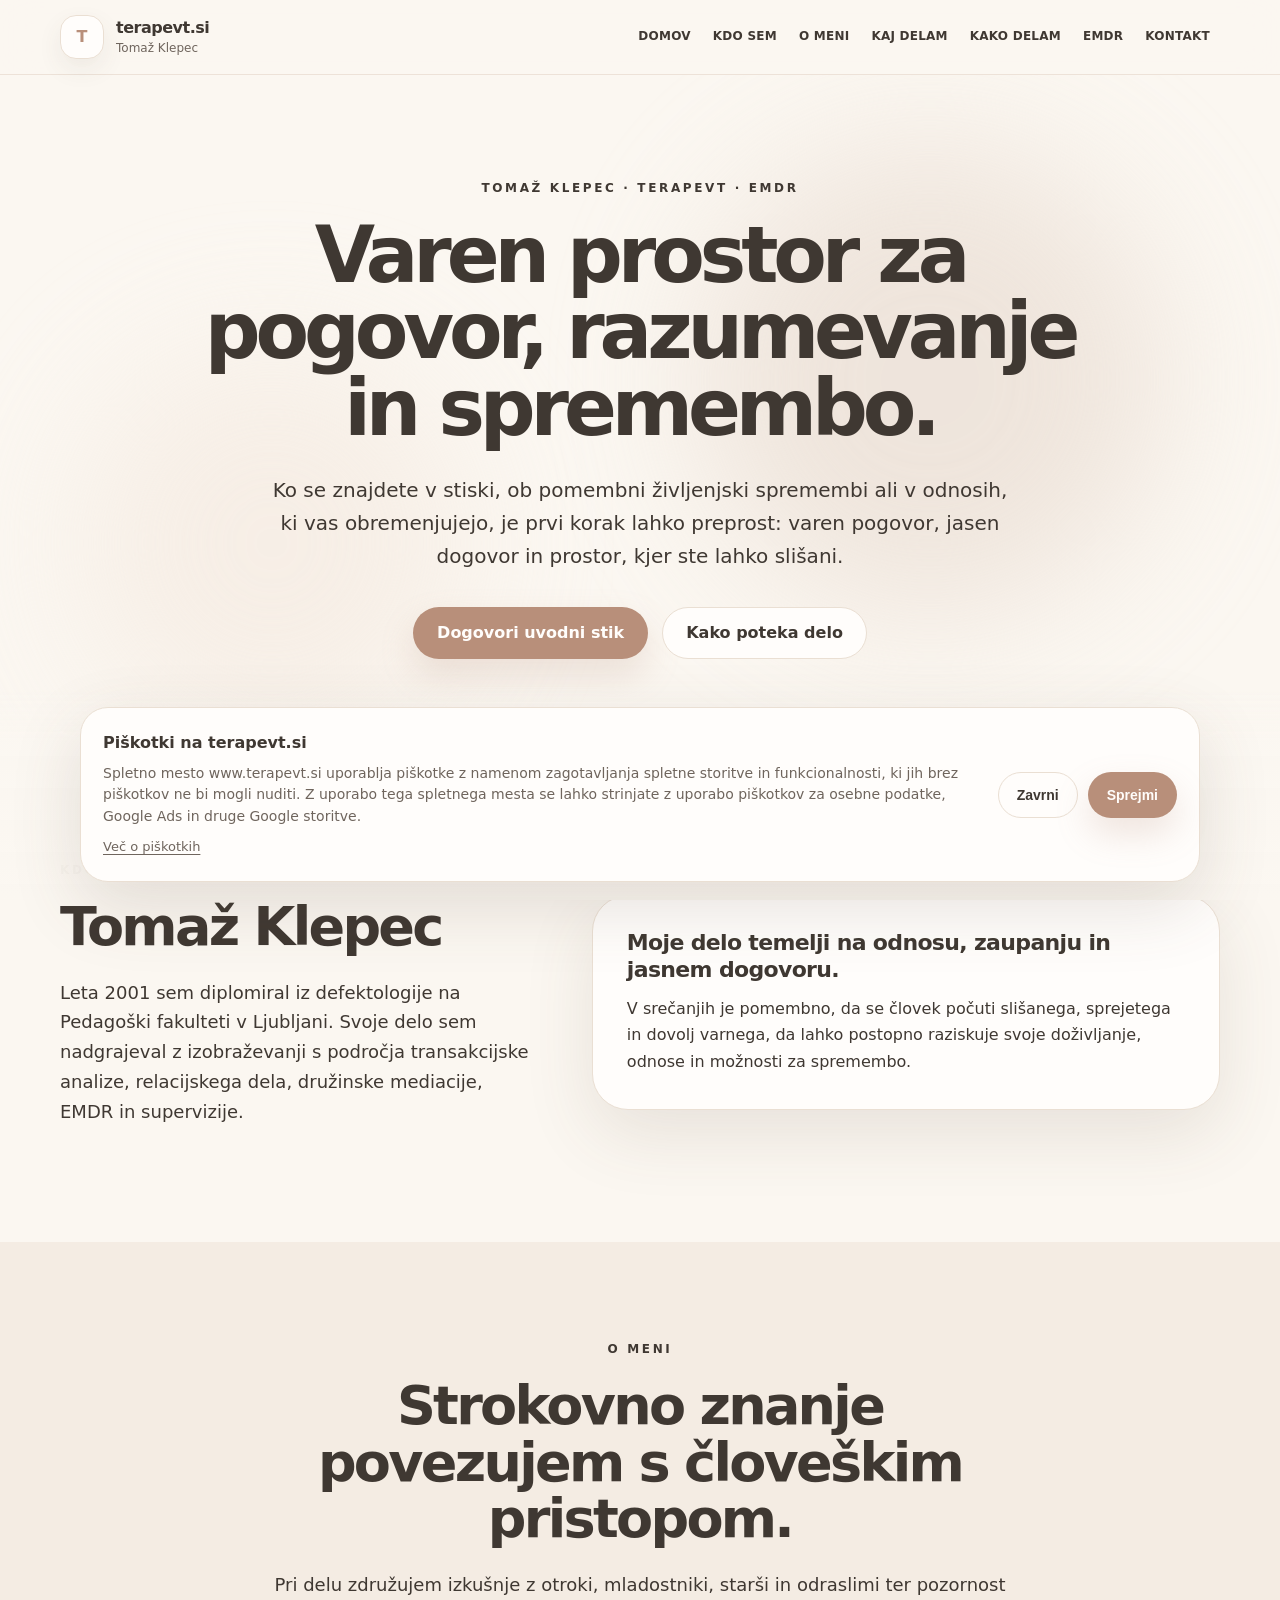
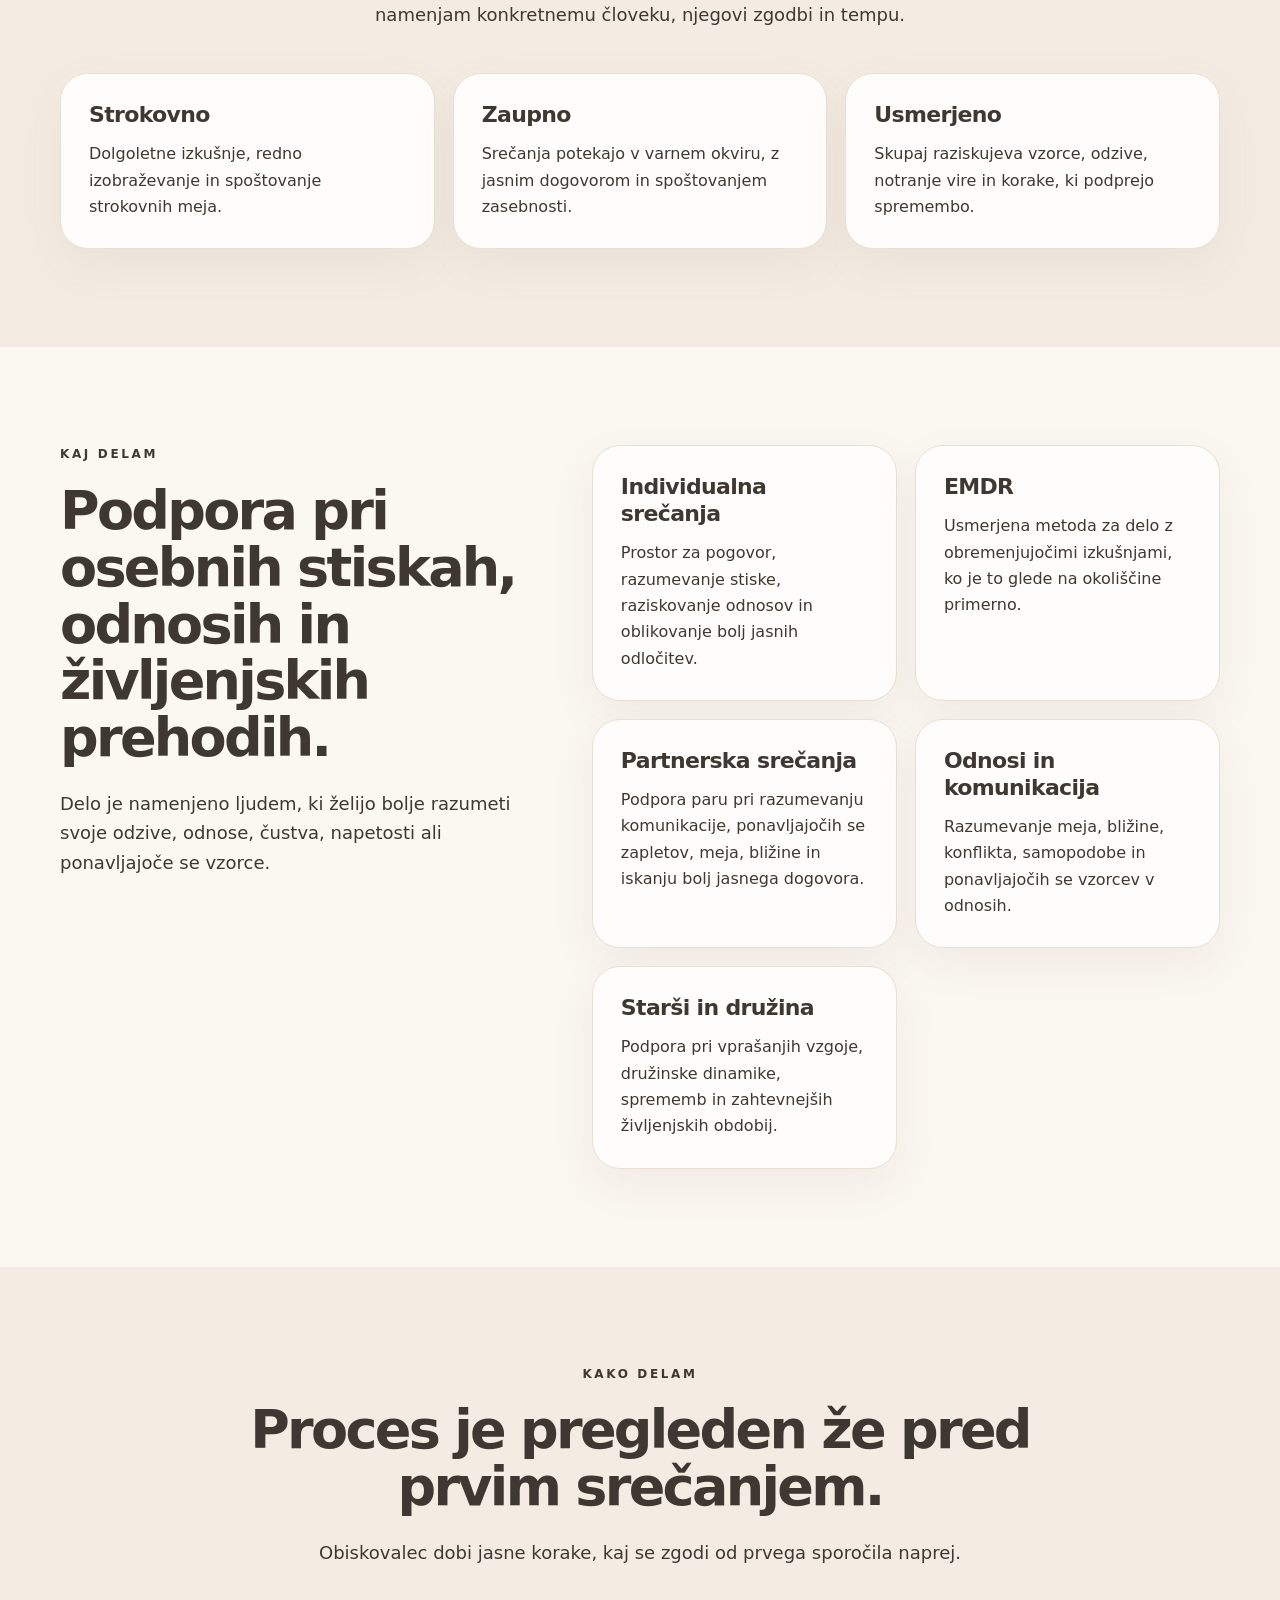
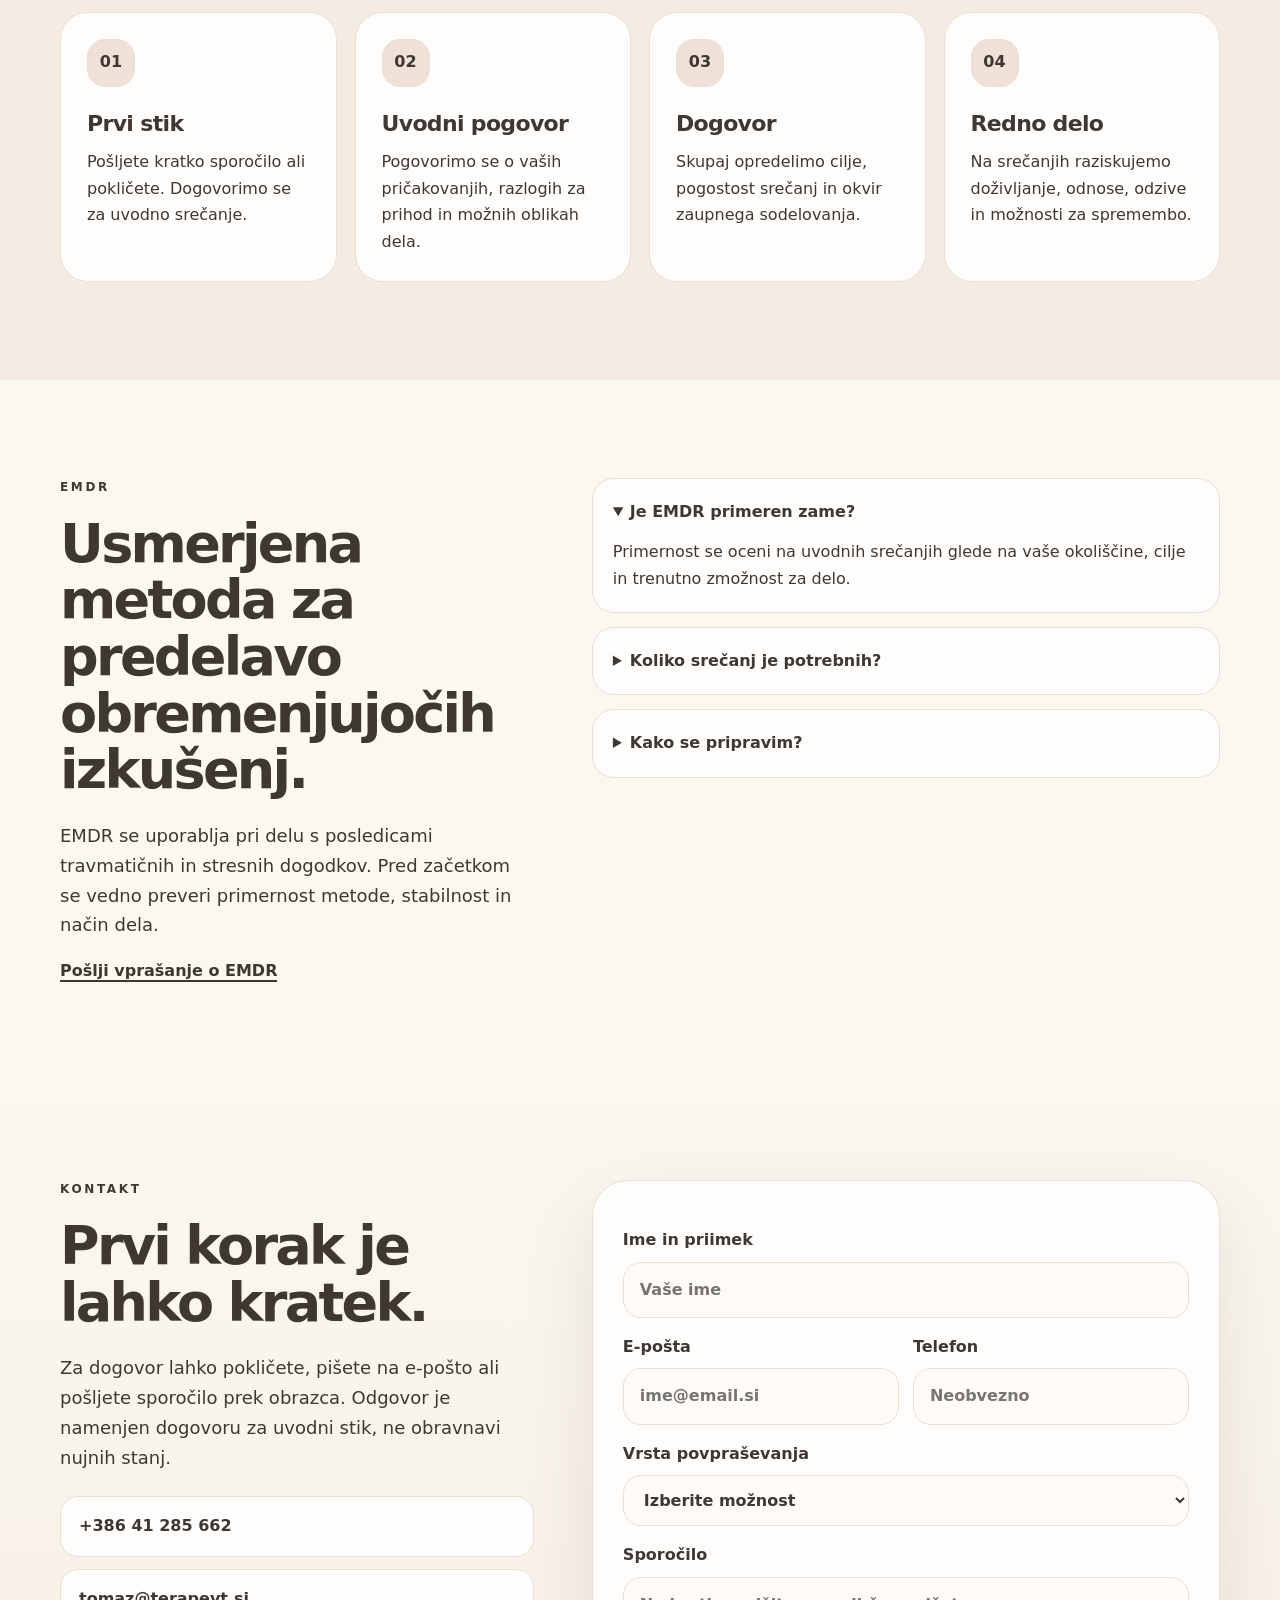
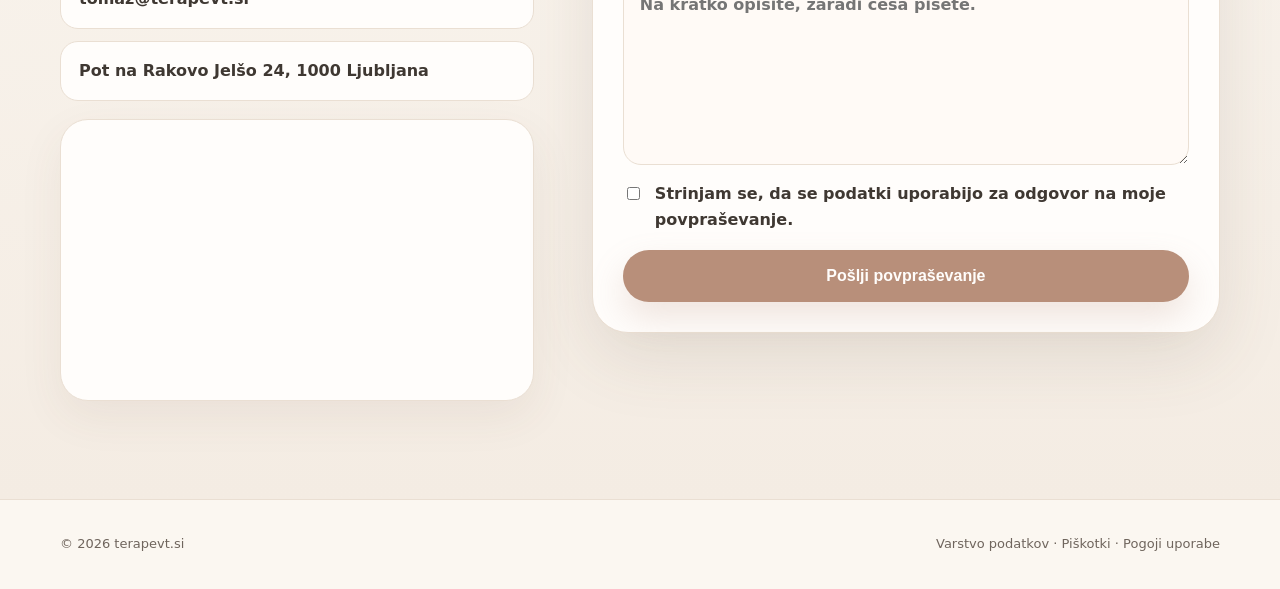
==== index.html @ 42eab039 "beta verzija #2 beta verzija #2" ====
<!doctype html>
<html lang="sl">
<head>
  <meta charset="utf-8">
  <meta name="viewport" content="width=device-width, initial-scale=1">
  <meta name="description" content="Tomaž Klepec, terapevt v Ljubljani. Individualna srečanja, svetovanje, EMDR in prvi stik.">
  <meta name="keywords" content="terapevt, Ljubljana, EMDR, svetovanje, osebna rast, odnosi, Tomaž Klepec">
  <meta name="author" content="terapevt.si">
  <meta property="og:title" content="Terapevt.si — Tomaž Klepec">
  <meta property="og:description" content="Varen, zaupen in jasen prostor za pogovor, razumevanje in spremembo.">
  <meta property="og:type" content="website">
  <meta property="og:url" content="https://www.terapevt.si/">
  <title>Terapevt.si — Tomaž Klepec</title>
  <link rel="icon" href="assets/img/terapevt.ico" type="image/x-icon">
  <link rel="stylesheet" href="assets/css/modern.css">
</head>
<body>
  <header class="site-header" data-header>
    <a class="brand" href="#domov" aria-label="Terapevt.si domov">
      <span class="brand-mark">T</span>
      <span><strong>terapevt.si</strong><small>Tomaž Klepec</small></span>
    </a>
    <button class="menu-toggle" type="button" aria-label="Odpri meni" aria-expanded="false" data-menu-toggle>
      <span></span><span></span>
    </button>
    <nav class="main-nav" data-nav>
      <a href="#domov">DOMOV</a>
      <a href="#kdo-sem">KDO SEM</a>
      <a href="#o-meni">O MENI</a>
      <a href="#kaj-delam">KAJ DELAM</a>
      <a href="#kako-delam">KAKO DELAM</a>
      <a href="#emdr">EMDR</a>
      <a href="#kontakt">KONTAKT</a>
    </nav>
  </header>

  <main>
    <section id="domov" class="hero section-pad">
      <div class="hero-bg"></div>
      <div class="container hero-centered">
        <div class="hero-copy reveal">
          <p class="eyebrow">Tomaž Klepec · terapevt · EMDR</p>
          <h1>Varen prostor za pogovor, razumevanje in spremembo.</h1>
          <p class="lead">Ko se znajdete v stiski, ob pomembni življenjski spremembi ali v odnosih, ki vas obremenjujejo, je prvi korak lahko preprost: varen pogovor, jasen dogovor in prostor, kjer ste lahko slišani.</p>
          <div class="hero-actions">
            <a class="btn btn-primary" href="#kontakt">Dogovori uvodni stik</a>
            <a class="btn btn-soft" href="#kako-delam">Kako poteka delo</a>
          </div>
        </div>
      </div>
    </section>

    <section id="kdo-sem" class="section-pad">
      <div class="container two-col">
        <div class="section-intro reveal">
          <p class="eyebrow">Kdo sem</p>
          <h2>Tomaž Klepec</h2>
          <p>Leta 2001 sem diplomiral iz defektologije na Pedagoški fakulteti v Ljubljani. Svoje delo sem nadgrajeval z izobraževanji s področja transakcijske analize, relacijskega dela, družinske mediacije, EMDR in supervizije.</p>
        </div>
        <div class="intro-panel reveal">
          <h3>Moje delo temelji na odnosu, zaupanju in jasnem dogovoru.</h3>
          <p>V srečanjih je pomembno, da se človek počuti slišanega, sprejetega in dovolj varnega, da lahko postopno raziskuje svoje doživljanje, odnose in možnosti za spremembo.</p>
        </div>
      </div>
    </section>

    <section id="o-meni" class="section-pad muted">
      <div class="container">
        <div class="section-intro narrow reveal">
          <p class="eyebrow">O meni</p>
          <h2>Strokovno znanje povezujem s človeškim pristopom.</h2>
          <p>Pri delu združujem izkušnje z otroki, mladostniki, starši in odraslimi ter pozornost namenjam konkretnemu človeku, njegovi zgodbi in tempu.</p>
        </div>
        <div class="cards three reveal">
          <article class="card"><h3>Strokovno</h3><p>Dolgoletne izkušnje, redno izobraževanje in spoštovanje strokovnih meja.</p></article>
          <article class="card"><h3>Zaupno</h3><p>Srečanja potekajo v varnem okviru, z jasnim dogovorom in spoštovanjem zasebnosti.</p></article>
          <article class="card"><h3>Usmerjeno</h3><p>Skupaj raziskujeva vzorce, odzive, notranje vire in korake, ki podprejo spremembo.</p></article>
        </div>
      </div>
    </section>

    <section id="kaj-delam" class="section-pad">
      <div class="container two-col align-start">
        <div class="section-intro reveal">
          <p class="eyebrow">Kaj delam</p>
          <h2>Podpora pri osebnih stiskah, odnosih in življenjskih prehodih.</h2>
          <p>Delo je namenjeno ljudem, ki želijo bolje razumeti svoje odzive, odnose, čustva, napetosti ali ponavljajoče se vzorce.</p>
        </div>
        <div class="cards two reveal">
          <article class="card"><h3>Individualna srečanja</h3><p>Prostor za pogovor, razumevanje stiske, raziskovanje odnosov in oblikovanje bolj jasnih odločitev.</p></article>
          <article class="card"><h3>EMDR</h3><p>Usmerjena metoda za delo z obremenjujočimi izkušnjami, ko je to glede na okoliščine primerno.</p></article>
          <article class="card"><h3>Partnerska srečanja</h3><p>Podpora paru pri razumevanju komunikacije, ponavljajočih se zapletov, meja, bližine in iskanju bolj jasnega dogovora.</p></article>
          <article class="card"><h3>Odnosi in komunikacija</h3><p>Razumevanje meja, bližine, konflikta, samopodobe in ponavljajočih se vzorcev v odnosih.</p></article>
          <article class="card"><h3>Starši in družina</h3><p>Podpora pri vprašanjih vzgoje, družinske dinamike, sprememb in zahtevnejših življenjskih obdobij.</p></article>
        </div>
      </div>
    </section>

    <section id="kako-delam" class="section-pad muted">
      <div class="container">
        <div class="section-intro narrow reveal">
          <p class="eyebrow">Kako delam</p>
          <h2>Proces je pregleden že pred prvim srečanjem.</h2>
          <p>Obiskovalec dobi jasne korake, kaj se zgodi od prvega sporočila naprej.</p>
        </div>
        <div class="steps reveal">
          <article><span>01</span><h3>Prvi stik</h3><p>Pošljete kratko sporočilo ali pokličete. Dogovorimo se za uvodno srečanje.</p></article>
          <article><span>02</span><h3>Uvodni pogovor</h3><p>Pogovorimo se o vaših pričakovanjih, razlogih za prihod in možnih oblikah dela.</p></article>
          <article><span>03</span><h3>Dogovor</h3><p>Skupaj opredelimo cilje, pogostost srečanj in okvir zaupnega sodelovanja.</p></article>
          <article><span>04</span><h3>Redno delo</h3><p>Na srečanjih raziskujemo doživljanje, odnose, odzive in možnosti za spremembo.</p></article>
        </div>
      </div>
    </section>

    <section id="emdr" class="section-pad">
      <div class="container two-col align-start">
        <div class="section-intro reveal">
          <p class="eyebrow">EMDR</p>
          <h2>Usmerjena metoda za predelavo obremenjujočih izkušenj.</h2>
          <p>EMDR se uporablja pri delu s posledicami travmatičnih in stresnih dogodkov. Pred začetkom se vedno preveri primernost metode, stabilnost in način dela.</p>
          <a class="text-link" href="#kontakt">Pošlji vprašanje o EMDR</a>
        </div>
        <div class="faq reveal">
          <details open><summary>Je EMDR primeren zame?</summary><p>Primernost se oceni na uvodnih srečanjih glede na vaše okoliščine, cilje in trenutno zmožnost za delo.</p></details>
          <details><summary>Koliko srečanj je potrebnih?</summary><p>Število srečanj je individualno. Odvisno je od teme, zgodovine, ciljev in poteka procesa.</p></details>
          <details><summary>Kako se pripravim?</summary><p>Dovolj je, da prinesete osnovno informacijo o tem, kaj vas obremenjuje in kaj bi želeli spremeniti.</p></details>
        </div>
      </div>
    </section>

    <section id="kontakt" class="section-pad contact-section">
      <div class="container contact-grid">
        <div class="section-intro reveal">
          <p class="eyebrow">Kontakt</p>
          <h2>Prvi korak je lahko kratek.</h2>
          <p>Za dogovor lahko pokličete, pišete na e-pošto ali pošljete sporočilo prek obrazca. Odgovor je namenjen dogovoru za uvodni stik, ne obravnavi nujnih stanj.</p>
          <div class="contact-cards">
            <a href="tel:+38641285662">+386 41 285 662</a>
            <a href="mailto:tomaz@terapevt.si">tomaz@terapevt.si</a>
            <span>Pot na Rakovo Jelšo 24, 1000 Ljubljana</span>
          </div>
          <div class="map-card" aria-label="Zemljevid lokacije">
            <iframe title="Zemljevid: Pot na Rakovo Jelšo 24, Ljubljana" src="https://maps.google.com/maps?q=Pot%20na%20Rakovo%20Jel%C5%A1o%2024%2C%20Ljubljana&t=&z=15&ie=UTF8&iwloc=&output=embed" loading="lazy" referrerpolicy="no-referrer-when-downgrade"></iframe>
          </div>
        </div>
        <form id="contact-form" class="contact-form reveal" action="contact.php" method="post" novalidate>
          <div class="messages" role="status" aria-live="polite"></div>
          <label>Ime in priimek<input name="name" autocomplete="name" required minlength="2" placeholder="Vaše ime"></label>
          <div class="form-row">
            <label>E-pošta<input type="email" name="email" autocomplete="email" required placeholder="ime@email.si"></label>
            <label>Telefon<input name="phone" autocomplete="tel" placeholder="Neobvezno"></label>
          </div>
          <label>Vrsta povpraševanja
            <select name="interest" required>
              <option value="">Izberite možnost</option>
              <option>Individualno srečanje</option>
              <option>EMDR</option>
              <option>Svetovanje za odnose</option>
              <option>Partnerska srečanja</option>
              <option>Vprašanje glede termina</option>
              <option>Drugo vprašanje</option>
            </select>
          </label>
          <label>Sporočilo<textarea name="message" rows="6" required minlength="15" placeholder="Na kratko opišite, zaradi česa pišete."></textarea></label>
          <label class="check"><input type="checkbox" name="agree" value="Da" required><span>Strinjam se, da se podatki uporabijo za odgovor na moje povpraševanje.</span></label>
          <input type="text" name="f_email" class="hidden-field" tabindex="-1" autocomplete="off" aria-hidden="true">
          <button class="btn btn-primary form-submit" type="submit">Pošlji povpraševanje</button>
        </form>
      </div>
    </section>
  </main>

  <footer class="site-footer">
    <div class="container footer-grid">
      <p>© <span data-year></span> terapevt.si</p>
      <p><a href="varstvo-podatkov.html">Varstvo podatkov</a> · <a href="piskotki.html">Piškotki</a> · <a href="splosni-pogoji.html">Pogoji uporabe</a></p>
    </div>
  </footer>

  <div class="cookie-banner" data-cookie-banner hidden>
    <div class="cookie-card">
      <div>
        <p class="cookie-title">Piškotki na terapevt.si</p>
        <p>Spletno mesto www.terapevt.si uporablja piškotke z namenom zagotavljanja spletne storitve in funkcionalnosti, ki jih brez piškotkov ne bi mogli nuditi. Z uporabo tega spletnega mesta se lahko strinjate z uporabo piškotkov za osebne podatke, Google Ads in druge Google storitve.</p>
        <a href="piskotki.html">Več o piškotkih</a>
      </div>
      <div class="cookie-actions">
        <button class="btn btn-soft" type="button" data-cookie-reject>Zavrni</button>
        <button class="btn btn-primary" type="button" data-cookie-accept>Sprejmi</button>
      </div>
    </div>
  </div>

  <script src="assets/js/modern.js"></script>
</body>
</html>
---- assets/css/modern.css ----
:root{--bg:#fbf7f1;--text:#3f3832;--muted:#6f655d;--line:#eadfd3;--soft:#f4ece3;--accent:#b88f7a;--accent-soft:#efe0d8;--white:#fffdfb;--shadow:0 24px 70px rgba(94,75,61,.12);--radius:28px}*{box-sizing:border-box}html{scroll-behavior:smooth}body{margin:0;font-family:Inter,ui-sans-serif,system-ui,-apple-system,BlinkMacSystemFont,"Segoe UI",sans-serif;background:var(--bg);color:var(--text);font-size:16px;line-height:1.65}a{color:inherit;text-decoration:none}img{max-width:100%;display:block}.container{width:min(1160px,calc(100% - 40px));margin-inline:auto}.section-pad{padding:98px 0}.site-header{position:sticky;top:0;z-index:50;display:flex;align-items:center;justify-content:space-between;gap:20px;padding:15px max(20px,calc((100vw - 1160px)/2));border-bottom:1px solid rgba(234,223,211,.86);background:rgba(251,247,241,.9);backdrop-filter:blur(18px)}.brand{display:flex;align-items:center;gap:12px}.brand-mark{display:grid;place-items:center;width:44px;height:44px;border-radius:16px;background:var(--accent-soft);color:var(--text);font-weight:800;border:1px solid var(--line)}.brand strong{display:block;letter-spacing:-.03em;color:var(--text)}.brand small{display:block;color:var(--muted);font-size:12px;margin-top:-2px}.main-nav{display:flex;align-items:center;gap:2px}.main-nav a{font-size:12px;font-weight:700;letter-spacing:.02em;padding:10px 10px;border-radius:999px;color:var(--text)}.main-nav a:hover{background:var(--white);box-shadow:0 10px 30px rgba(94,75,61,.08)}.menu-toggle{display:none;background:var(--white);border:1px solid var(--line);border-radius:999px;width:46px;height:46px;padding:12px}.menu-toggle span{display:block;height:2px;background:var(--text);margin:6px 0}.hero{position:relative;overflow:hidden;padding-top:104px;padding-bottom:104px}.hero-bg:before,.hero-bg:after{content:"";position:absolute;border-radius:999px;filter:blur(70px);opacity:.72}.hero-bg:before{width:470px;height:470px;background:#ead8cb;right:9%;top:70px}.hero-bg:after{width:390px;height:390px;background:#f3e8dc;left:6%;bottom:25px}.hero-centered{position:relative;display:flex;justify-content:center}.hero-copy{max-width:910px;text-align:center}.eyebrow{margin:0 0 18px;font-size:12px;font-weight:800;letter-spacing:.22em;text-transform:uppercase;color:var(--text)}h1,h2,h3,p{margin-top:0}h1{font-size:clamp(44px,7vw,78px);line-height:.98;letter-spacing:-.065em;margin-bottom:28px;color:var(--text);font-weight:800}h2{font-size:clamp(34px,5vw,54px);line-height:1.05;letter-spacing:-.05em;margin-bottom:22px;color:var(--text);font-weight:800}h3{font-size:22px;line-height:1.22;letter-spacing:-.03em;margin-bottom:12px;color:var(--text);font-weight:800}.lead{font-size:20px;color:var(--text);max-width:740px;margin-inline:auto}.hero-actions{display:flex;flex-wrap:wrap;justify-content:center;gap:14px;margin:34px 0 0}.btn{display:inline-flex;align-items:center;justify-content:center;min-height:52px;padding:0 23px;border-radius:999px;font-weight:800;border:1px solid transparent;transition:.2s ease;cursor:pointer}.btn:hover{transform:translateY(-2px)}.btn-primary{background:var(--accent);color:var(--white);box-shadow:0 16px 34px rgba(184,143,122,.22)}.btn-soft{background:var(--white);border-color:var(--line);color:var(--text)}.two-col{display:grid;grid-template-columns:.86fr 1.14fr;gap:58px;align-items:center}.align-start{align-items:start}.section-intro p:not(.eyebrow){color:var(--text);font-size:18px}.narrow{max-width:780px;margin:0 auto 44px;text-align:center}.intro-panel{padding:34px;border-radius:36px;background:var(--white);border:1px solid var(--line);box-shadow:var(--shadow)}.intro-panel p{color:var(--text);margin-bottom:0}.cards{display:grid;gap:18px}.cards.three{grid-template-columns:repeat(3,1fr)}.cards.two{grid-template-columns:repeat(2,1fr)}.card{padding:28px;border-radius:var(--radius);background:var(--white);border:1px solid var(--line);box-shadow:0 16px 45px rgba(94,75,61,.07)}.card p{color:var(--text);margin-bottom:0}.muted{background:var(--soft)}.steps{display:grid;grid-template-columns:repeat(4,1fr);gap:18px}.steps article{padding:26px;border-radius:var(--radius);background:var(--white);border:1px solid var(--line)}.steps span{display:grid;place-items:center;width:48px;height:48px;margin-bottom:24px;border-radius:18px;background:var(--accent-soft);color:var(--text);font-weight:900;border:1px solid var(--line)}.steps p{color:var(--text);margin:0}.faq{display:grid;gap:14px}.faq details{background:var(--white);border:1px solid var(--line);border-radius:22px;padding:20px}.faq summary{font-weight:900;cursor:pointer;color:var(--text)}.faq p{color:var(--text);margin:14px 0 0}.text-link{font-weight:900;color:var(--text);border-bottom:2px solid currentColor}.article span{display:inline-flex;margin-bottom:22px;color:var(--text);font-size:12px;font-weight:900;letter-spacing:.16em;text-transform:uppercase}.article a{display:inline-flex;margin-top:18px;font-weight:900;color:var(--text)}.notice{display:flex;align-items:center;justify-content:space-between;gap:24px;padding:34px;border-radius:36px;background:var(--white);border:1px solid var(--line);box-shadow:var(--shadow)}.notice p:last-child{color:var(--text);margin-bottom:0}.contact-section{background:linear-gradient(180deg,var(--bg),#f5ece3)}.contact-grid{display:grid;grid-template-columns:.86fr 1.14fr;gap:58px;align-items:start}.contact-cards{display:grid;gap:12px;margin-top:24px}.contact-cards a,.contact-cards span{padding:16px 18px;border-radius:18px;background:var(--white);border:1px solid var(--line);font-weight:800;color:var(--text)}.contact-form{padding:30px;border-radius:36px;background:var(--white);border:1px solid var(--line);box-shadow:var(--shadow)}.form-row{display:grid;grid-template-columns:1fr 1fr;gap:14px}label{display:grid;gap:8px;margin-bottom:16px;font-weight:800;color:var(--text)}input,select,textarea{width:100%;border:1px solid var(--line);border-radius:18px;background:#fffaf6;padding:14px 16px;font:inherit;color:var(--text);outline:none}textarea{resize:vertical}input:focus,select:focus,textarea:focus{border-color:var(--accent);box-shadow:0 0 0 4px rgba(184,143,122,.14)}.check{display:flex;grid-template-columns:auto 1fr;align-items:flex-start;gap:12px;font-weight:600;color:var(--text)}.check input{width:auto;margin-top:6px}.hidden-field{position:absolute!important;left:-9999px!important;opacity:0!important}.form-submit{width:100%;border:0;font-size:16px}.form-note{font-size:13px;color:var(--text);margin:16px 0 0}.messages{margin-bottom:16px}.alert{padding:14px 16px;border-radius:18px;font-weight:700}.alert-success{background:#f2eadf;color:var(--text)}.alert-danger{background:#f6ded6;color:var(--text)}.site-footer{padding:34px 0;border-top:1px solid var(--line);color:var(--text)}.footer-grid{display:flex;justify-content:space-between;gap:18px}.footer-grid p{margin:0}.footer-grid p:last-child{font-size:13px;color:var(--muted)}.reveal{opacity:0;transform:translateY(18px);transition:opacity .65s ease,transform .65s ease}.reveal.is-visible{opacity:1;transform:none}@media (max-width:1080px){.main-nav a{font-size:11px;padding:9px 7px}}@media (max-width:980px){.menu-toggle{display:block}.main-nav{position:absolute;left:20px;right:20px;top:76px;display:none;grid-template-columns:1fr;background:var(--white);border:1px solid var(--line);border-radius:24px;padding:10px;box-shadow:var(--shadow)}.main-nav.is-open{display:grid}.main-nav a{padding:13px 14px;font-size:13px}.two-col,.contact-grid{grid-template-columns:1fr}.cards.three,.steps{grid-template-columns:1fr 1fr}.section-pad{padding:76px 0}.hero{padding-top:76px;padding-bottom:76px}}@media (max-width:640px){.container{width:min(100% - 28px,1160px)}.site-header{padding:12px 14px}.hero-actions,.notice,.footer-grid{align-items:stretch;flex-direction:column}.cards.three,.cards.two,.steps,.form-row{grid-template-columns:1fr}h1{font-size:44px}.contact-form{padding:22px}.section-pad{padding:62px 0}.hero-copy{text-align:left}.hero-actions{justify-content:flex-start}}

/* v3 refinements */
.brand-mark{background:var(--white);color:var(--accent);border:1px solid var(--line);box-shadow:0 10px 24px rgba(94,75,61,.08)}
.map-card{margin-top:18px;border-radius:28px;overflow:hidden;border:1px solid var(--line);background:var(--white);box-shadow:0 16px 45px rgba(94,75,61,.07)}
.map-card iframe{display:block;width:100%;height:280px;border:0;filter:saturate(.72) contrast(.94) brightness(1.03)}
.hero-bg:before{background:#eaded4}.hero-bg:after{background:#f5ebe2}.contact-section{background:linear-gradient(180deg,var(--bg),var(--soft))}


/* v4 legal pages */
.legal-hero{position:relative;overflow:hidden;padding-top:92px;padding-bottom:84px}
.legal-hero:before{content:"";position:absolute;right:8%;top:40px;width:380px;height:380px;border-radius:999px;background:#eaded4;filter:blur(70px);opacity:.68}
.legal-hero-inner{position:relative;max-width:900px;text-align:center}
.legal-layout{display:grid;grid-template-columns:320px 1fr;gap:34px;align-items:start}
.legal-note{position:sticky;top:110px;padding:26px;border-radius:var(--radius);background:var(--white);border:1px solid var(--line);box-shadow:0 16px 45px rgba(94,75,61,.07)}
.legal-note p{color:var(--text);margin-bottom:14px}
.small-note{font-size:13px}
.legal-content{display:grid;gap:18px}
.legal-content.single{max-width:940px;margin-inline:auto}
.legal-card{padding:30px;border-radius:var(--radius);background:var(--white);border:1px solid var(--line);box-shadow:0 16px 45px rgba(94,75,61,.06)}
.legal-card h2{font-size:clamp(25px,3vw,36px);margin-bottom:14px}
.legal-card p{color:var(--text);margin-bottom:0}
.site-footer a{font-weight:400;font-size:13px;color:var(--muted)}
@media (max-width:980px){.legal-layout{grid-template-columns:1fr}.legal-note{position:static}.legal-hero-inner{text-align:left}}


/* v6 footer typography cleanup */
.site-footer{font-size:13px;color:var(--muted);}
.footer-grid p,.footer-grid p:last-child,.site-footer a{font-size:13px;font-weight:400;color:var(--muted);line-height:1.6;}
.site-footer a:hover{color:var(--text);}

/* v7 cookie banner */
.cookie-banner{position:fixed;left:0;right:0;bottom:0;z-index:100;padding:18px;background:linear-gradient(180deg,rgba(251,247,241,0),rgba(251,247,241,.96) 24%,rgba(251,247,241,.98));}
.cookie-banner[hidden]{display:none!important}
.cookie-card{width:min(1120px,calc(100% - 24px));margin:0 auto;display:grid;grid-template-columns:1fr auto;gap:22px;align-items:center;padding:22px;border:1px solid var(--line);border-radius:28px;background:var(--white);box-shadow:0 24px 70px rgba(94,75,61,.16)}
.cookie-title{font-weight:800;margin:0 0 6px;color:var(--text)}
.cookie-card p:not(.cookie-title){margin:0;color:var(--muted);font-size:14px;line-height:1.55}
.cookie-card a{display:inline-flex;margin-top:8px;font-size:13px;color:var(--muted);text-decoration:underline;text-underline-offset:3px}
.cookie-actions{display:flex;gap:10px;align-items:center;justify-content:flex-end}
.cookie-actions .btn{min-height:46px;padding:0 18px;font-size:14px}
@media (max-width:760px){.cookie-card{grid-template-columns:1fr;padding:18px}.cookie-actions{justify-content:stretch}.cookie-actions .btn{flex:1}}
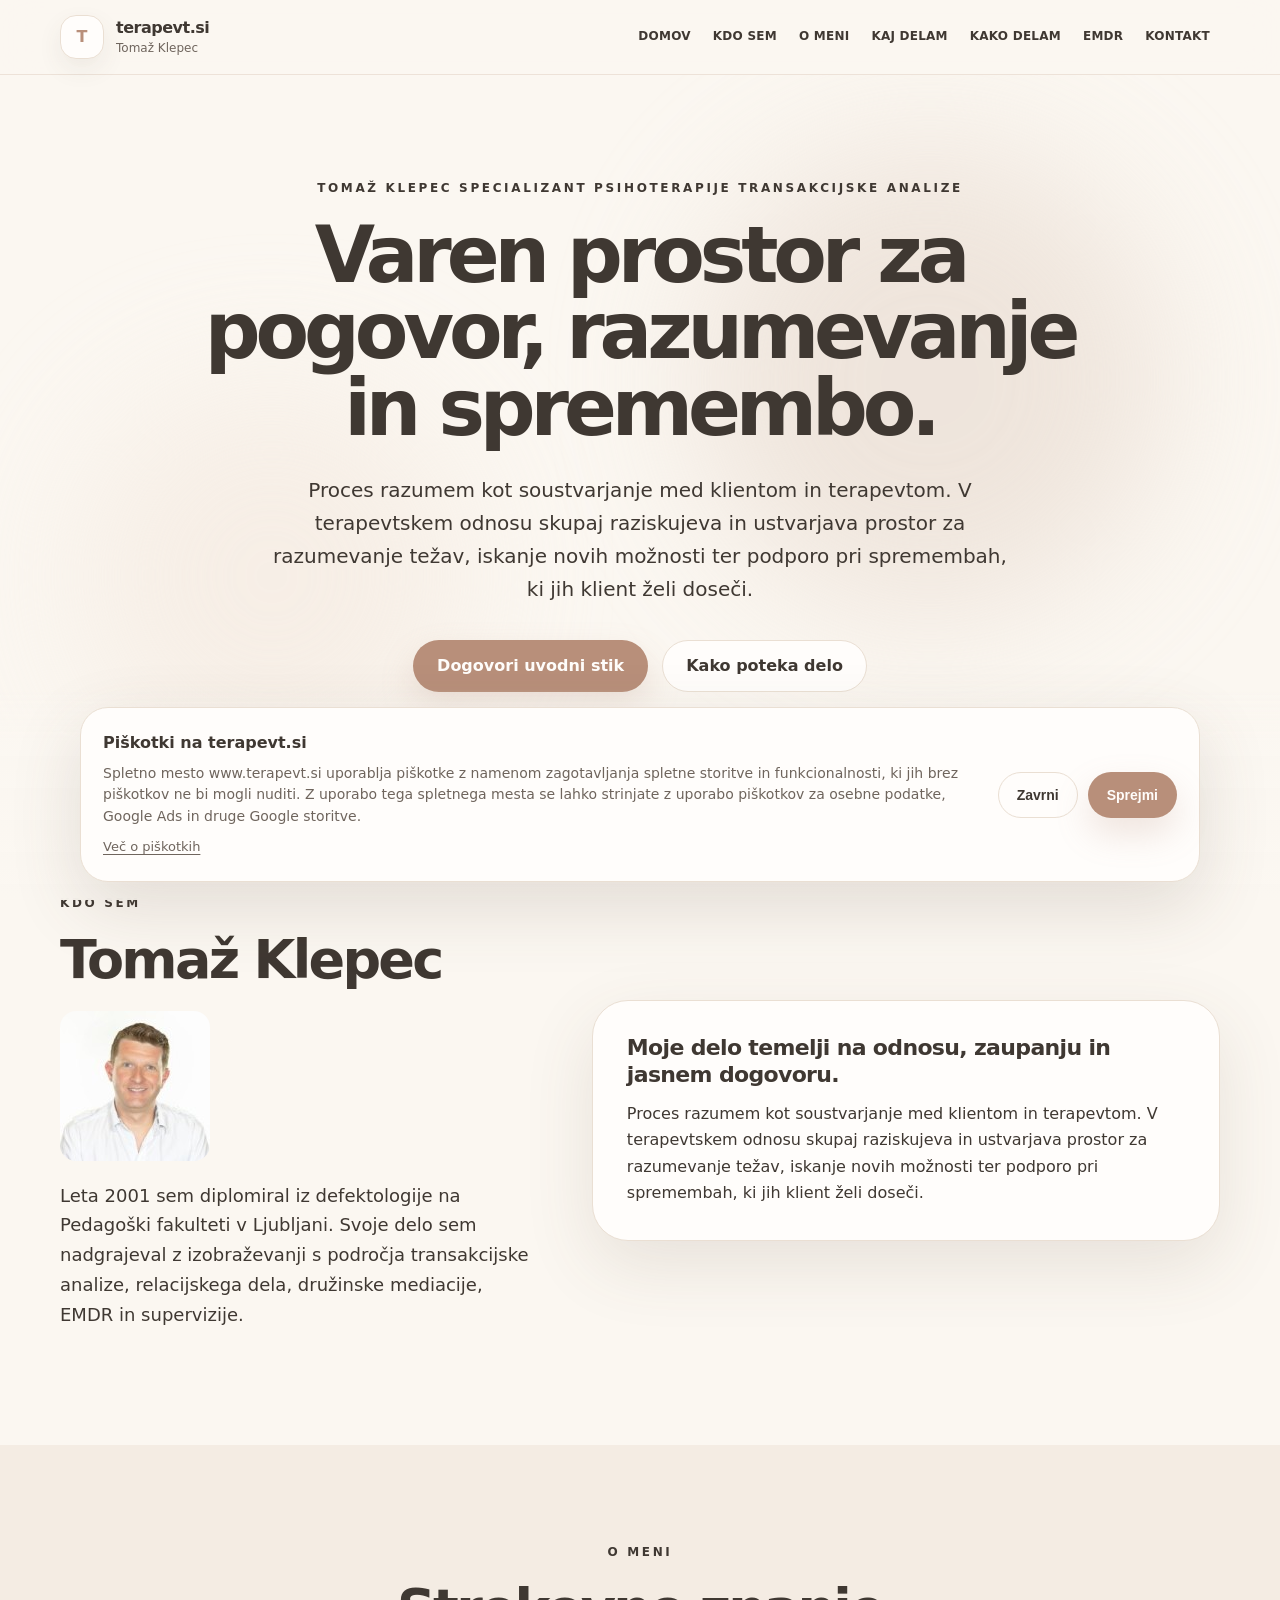
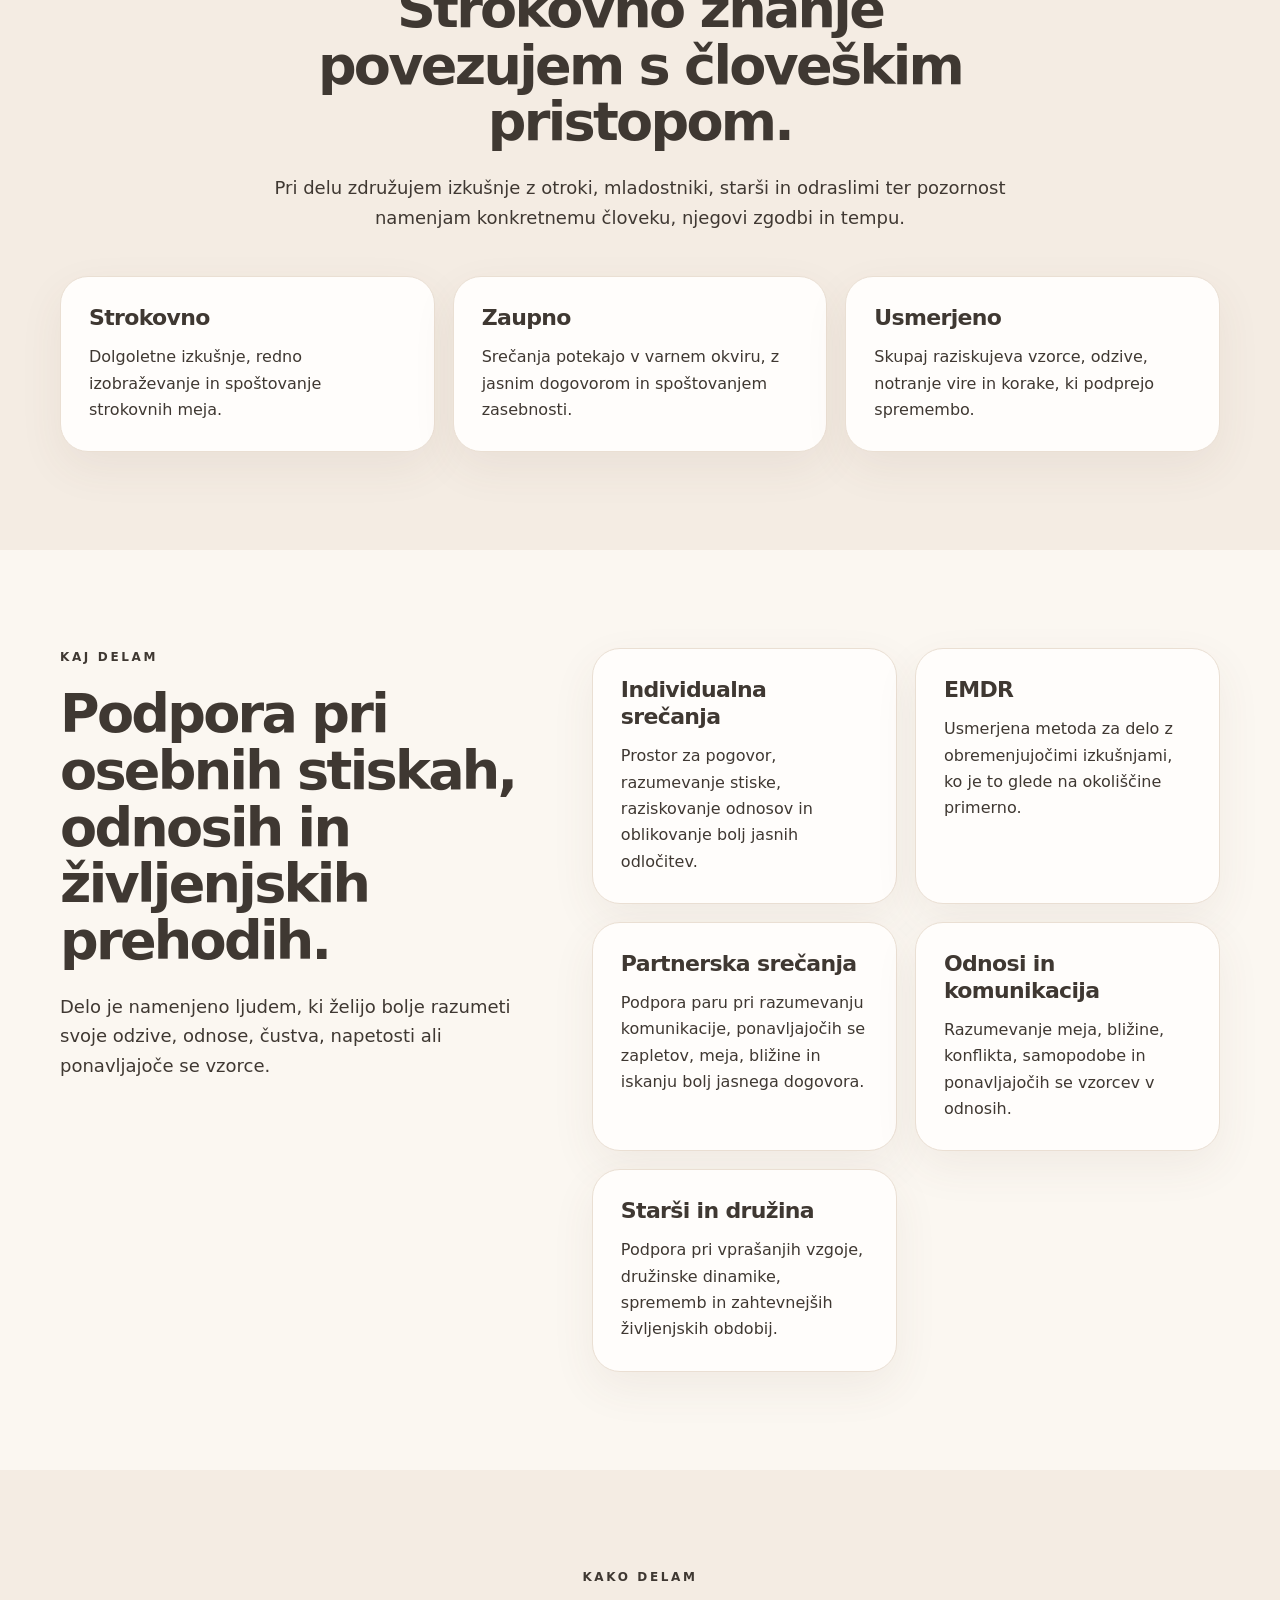
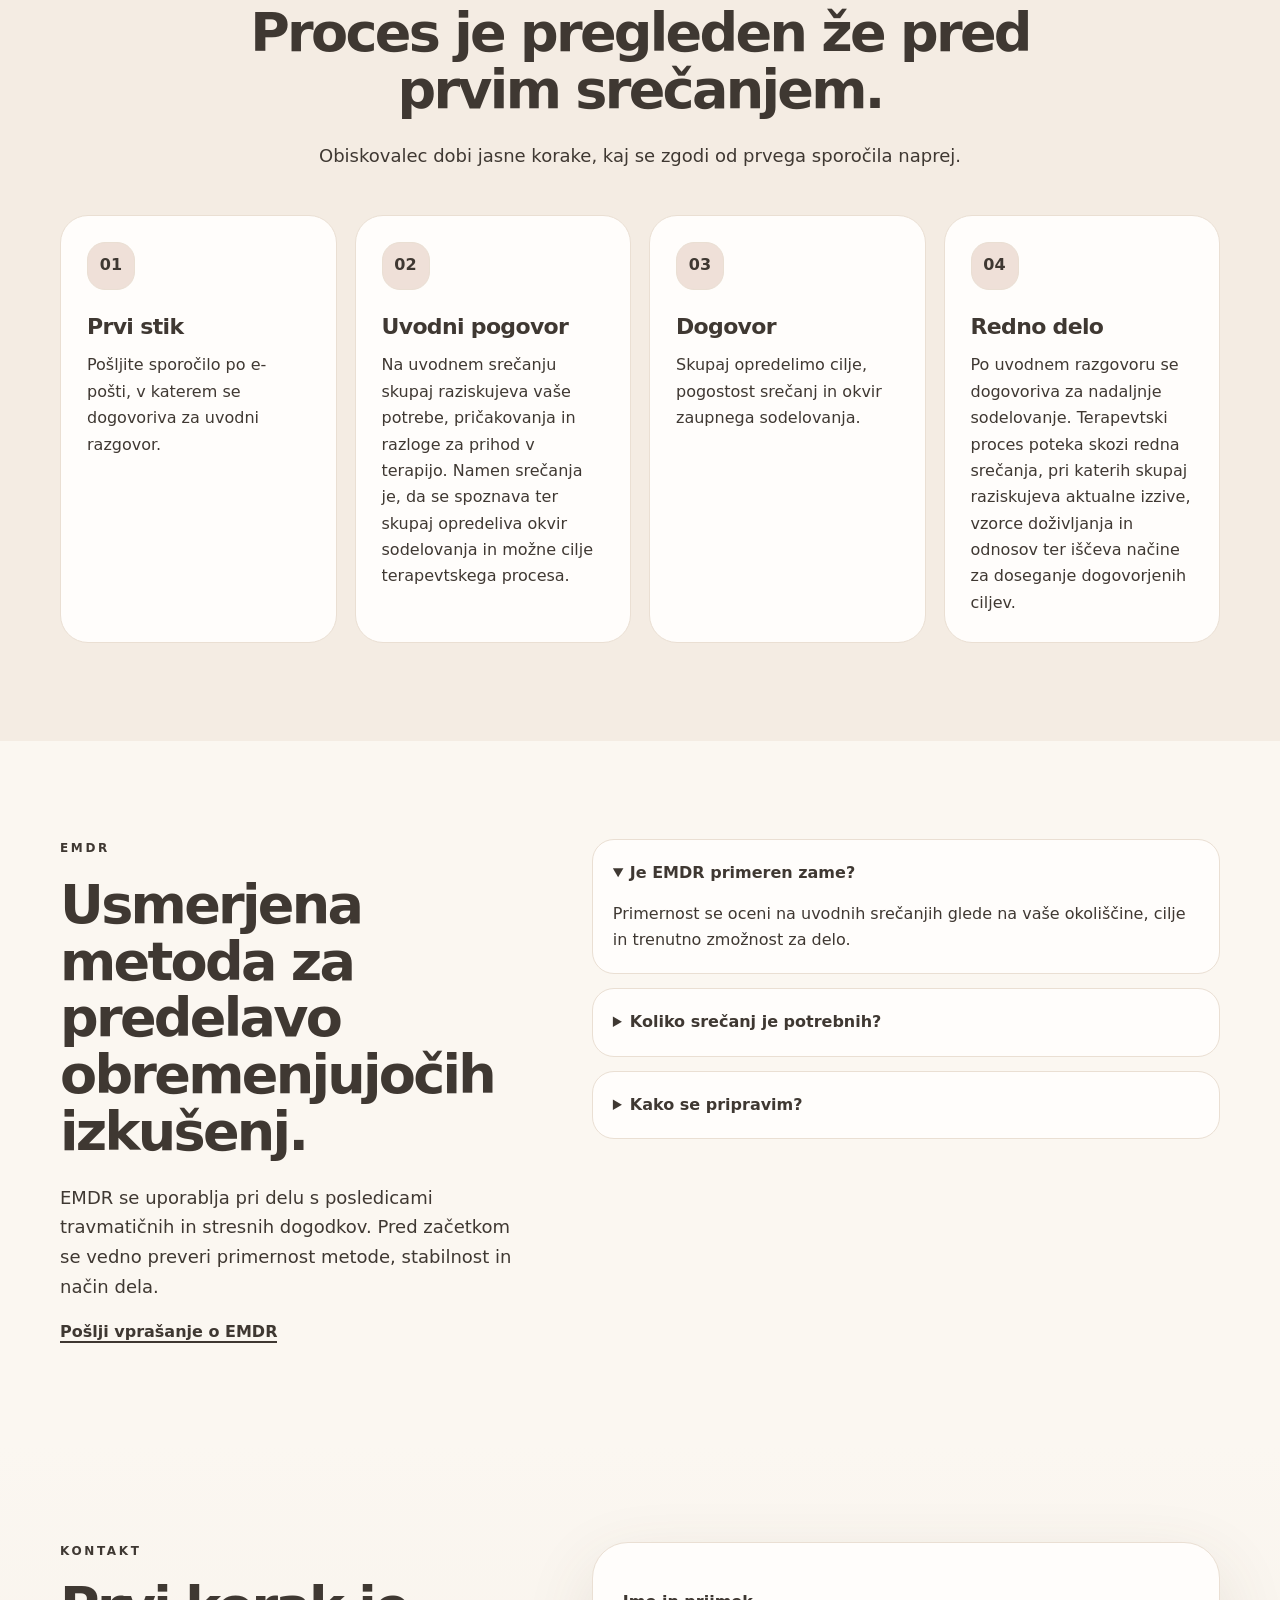
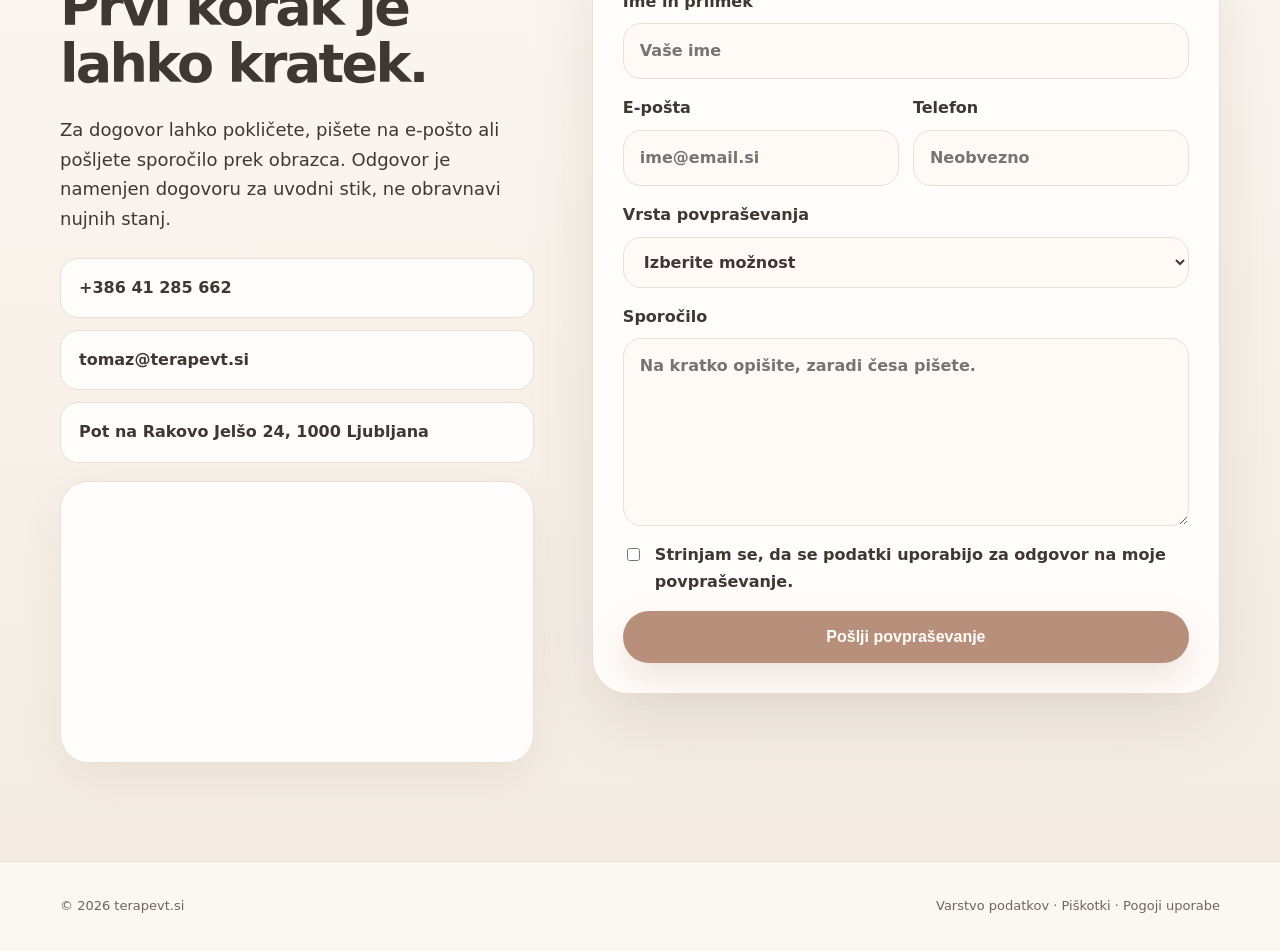
==== commit fa73e76a: "verzija #4 obnovitev projekta verzija #4 obnovitev projekta" ====
--- a/index.html
+++ b/index.html
@@ -39,9 +39,9 @@
       <div class="hero-bg"></div>
       <div class="container hero-centered">
         <div class="hero-copy reveal">
-          <p class="eyebrow">Tomaž Klepec · terapevt · EMDR</p>
+          <p class="eyebrow">Tomaž Klepec specializant psihoterapije transakcijske analize</p>
           <h1>Varen prostor za pogovor, razumevanje in spremembo.</h1>
-          <p class="lead">Ko se znajdete v stiski, ob pomembni življenjski spremembi ali v odnosih, ki vas obremenjujejo, je prvi korak lahko preprost: varen pogovor, jasen dogovor in prostor, kjer ste lahko slišani.</p>
+          <p class="lead">Proces razumem kot soustvarjanje med klientom in terapevtom. V terapevtskem odnosu skupaj raziskujeva in ustvarjava prostor za razumevanje težav, iskanje novih možnosti ter podporo pri spremembah, ki jih klient želi doseči.</p>
           <div class="hero-actions">
             <a class="btn btn-primary" href="#kontakt">Dogovori uvodni stik</a>
             <a class="btn btn-soft" href="#kako-delam">Kako poteka delo</a>
@@ -54,12 +54,12 @@
       <div class="container two-col">
         <div class="section-intro reveal">
           <p class="eyebrow">Kdo sem</p>
-          <h2>Tomaž Klepec</h2>
+          <h2>Tomaž Klepec</h2><img src="assets/img/psihoterapevt-ljubljana.jpg" alt="Tomaž Klepec" style="max-width:220px;border-radius:16px;margin:20px 0;">
           <p>Leta 2001 sem diplomiral iz defektologije na Pedagoški fakulteti v Ljubljani. Svoje delo sem nadgrajeval z izobraževanji s področja transakcijske analize, relacijskega dela, družinske mediacije, EMDR in supervizije.</p>
         </div>
         <div class="intro-panel reveal">
           <h3>Moje delo temelji na odnosu, zaupanju in jasnem dogovoru.</h3>
-          <p>V srečanjih je pomembno, da se človek počuti slišanega, sprejetega in dovolj varnega, da lahko postopno raziskuje svoje doživljanje, odnose in možnosti za spremembo.</p>
+          <p>Proces razumem kot soustvarjanje med klientom in terapevtom. V terapevtskem odnosu skupaj raziskujeva in ustvarjava prostor za razumevanje težav, iskanje novih možnosti ter podporo pri spremembah, ki jih klient želi doseči.</p>
         </div>
       </div>
     </section>
@@ -104,10 +104,10 @@
           <p>Obiskovalec dobi jasne korake, kaj se zgodi od prvega sporočila naprej.</p>
         </div>
         <div class="steps reveal">
-          <article><span>01</span><h3>Prvi stik</h3><p>Pošljete kratko sporočilo ali pokličete. Dogovorimo se za uvodno srečanje.</p></article>
-          <article><span>02</span><h3>Uvodni pogovor</h3><p>Pogovorimo se o vaših pričakovanjih, razlogih za prihod in možnih oblikah dela.</p></article>
+          <article><span>01</span><h3>Prvi stik</h3><p>Pošljite sporočilo po e-pošti, v katerem se dogovoriva za uvodni razgovor.</p></article>
+          <article><span>02</span><h3>Uvodni pogovor</h3><p>Na uvodnem srečanju skupaj raziskujeva vaše potrebe, pričakovanja in razloge za prihod v terapijo. Namen srečanja je, da se spoznava ter skupaj opredeliva okvir sodelovanja in možne cilje terapevtskega procesa.</p></article>
           <article><span>03</span><h3>Dogovor</h3><p>Skupaj opredelimo cilje, pogostost srečanj in okvir zaupnega sodelovanja.</p></article>
-          <article><span>04</span><h3>Redno delo</h3><p>Na srečanjih raziskujemo doživljanje, odnose, odzive in možnosti za spremembo.</p></article>
+          <article><span>04</span><h3>Redno delo</h3><p>Po uvodnem razgovoru se dogovoriva za nadaljnje sodelovanje. Terapevtski proces poteka skozi redna srečanja, pri katerih skupaj raziskujeva aktualne izzive, vzorce doživljanja in odnosov ter iščeva načine za doseganje dogovorjenih ciljev.</p></article>
         </div>
       </div>
     </section>
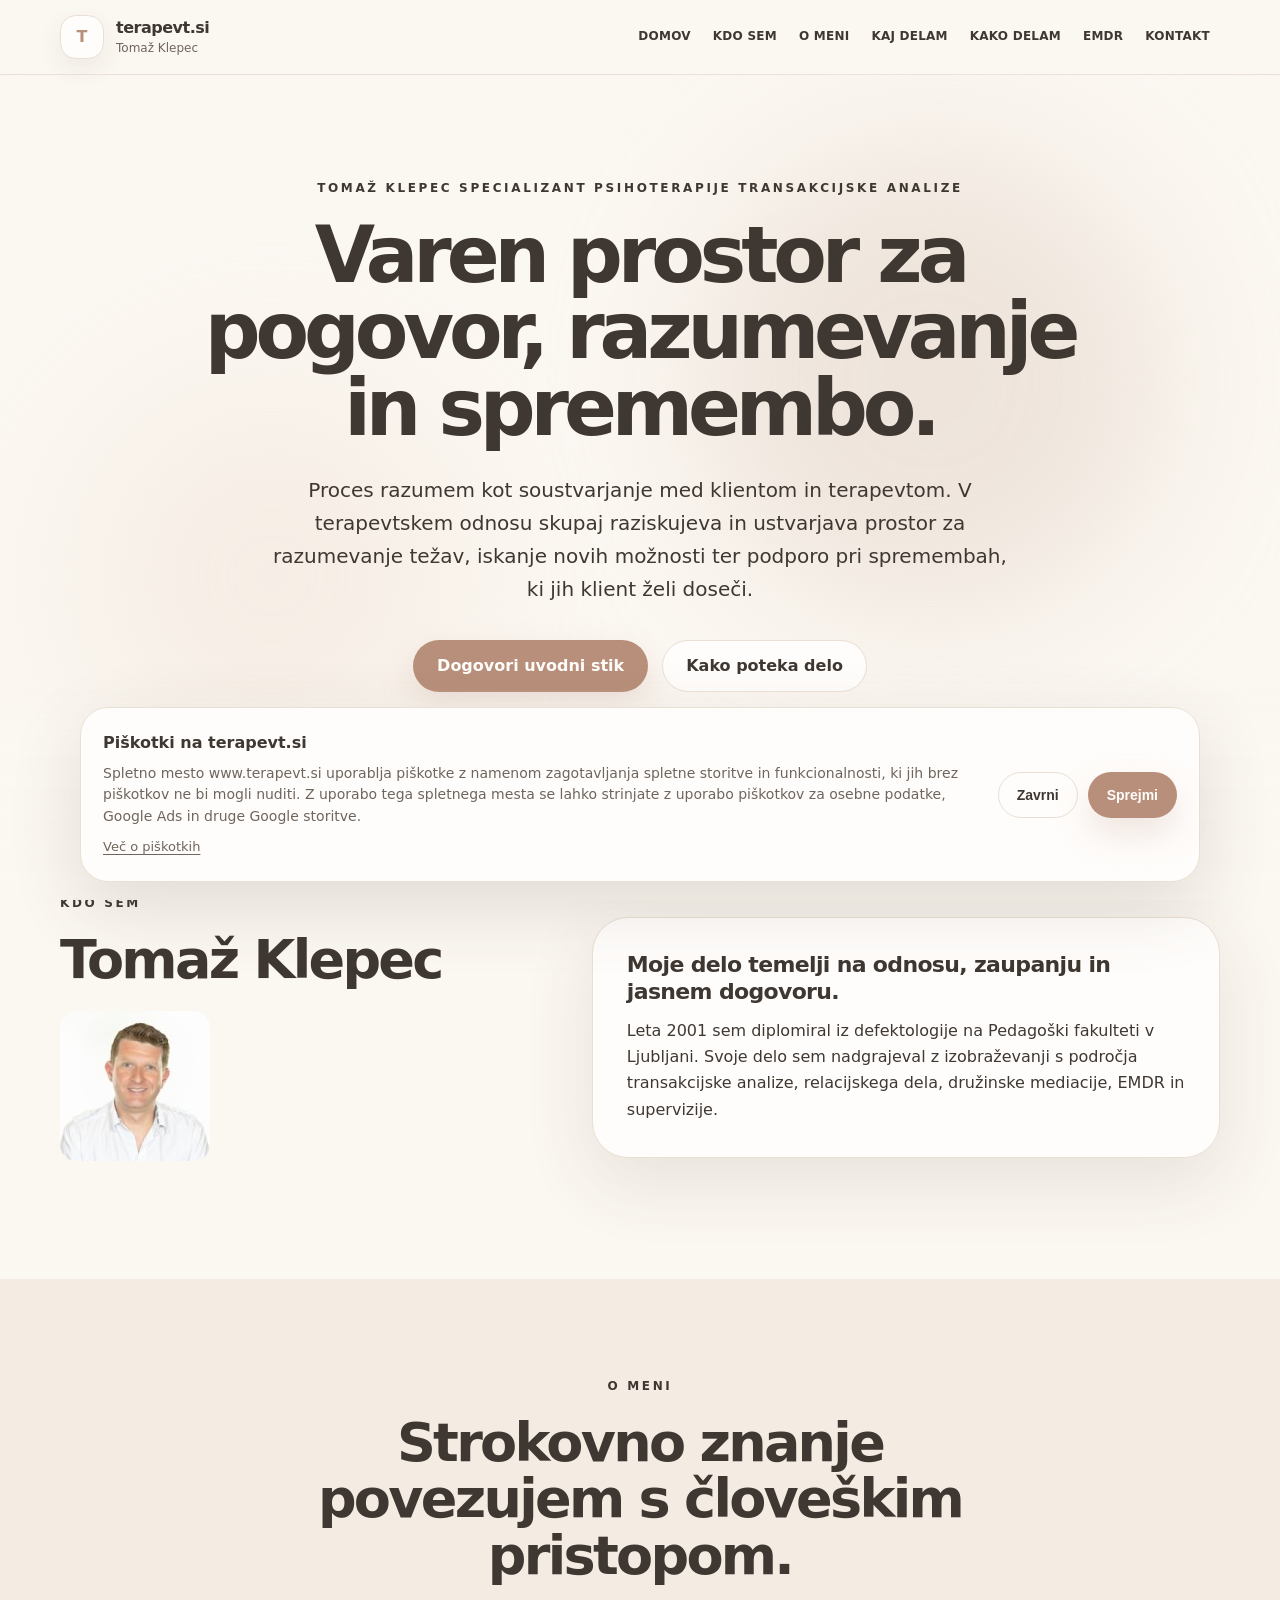
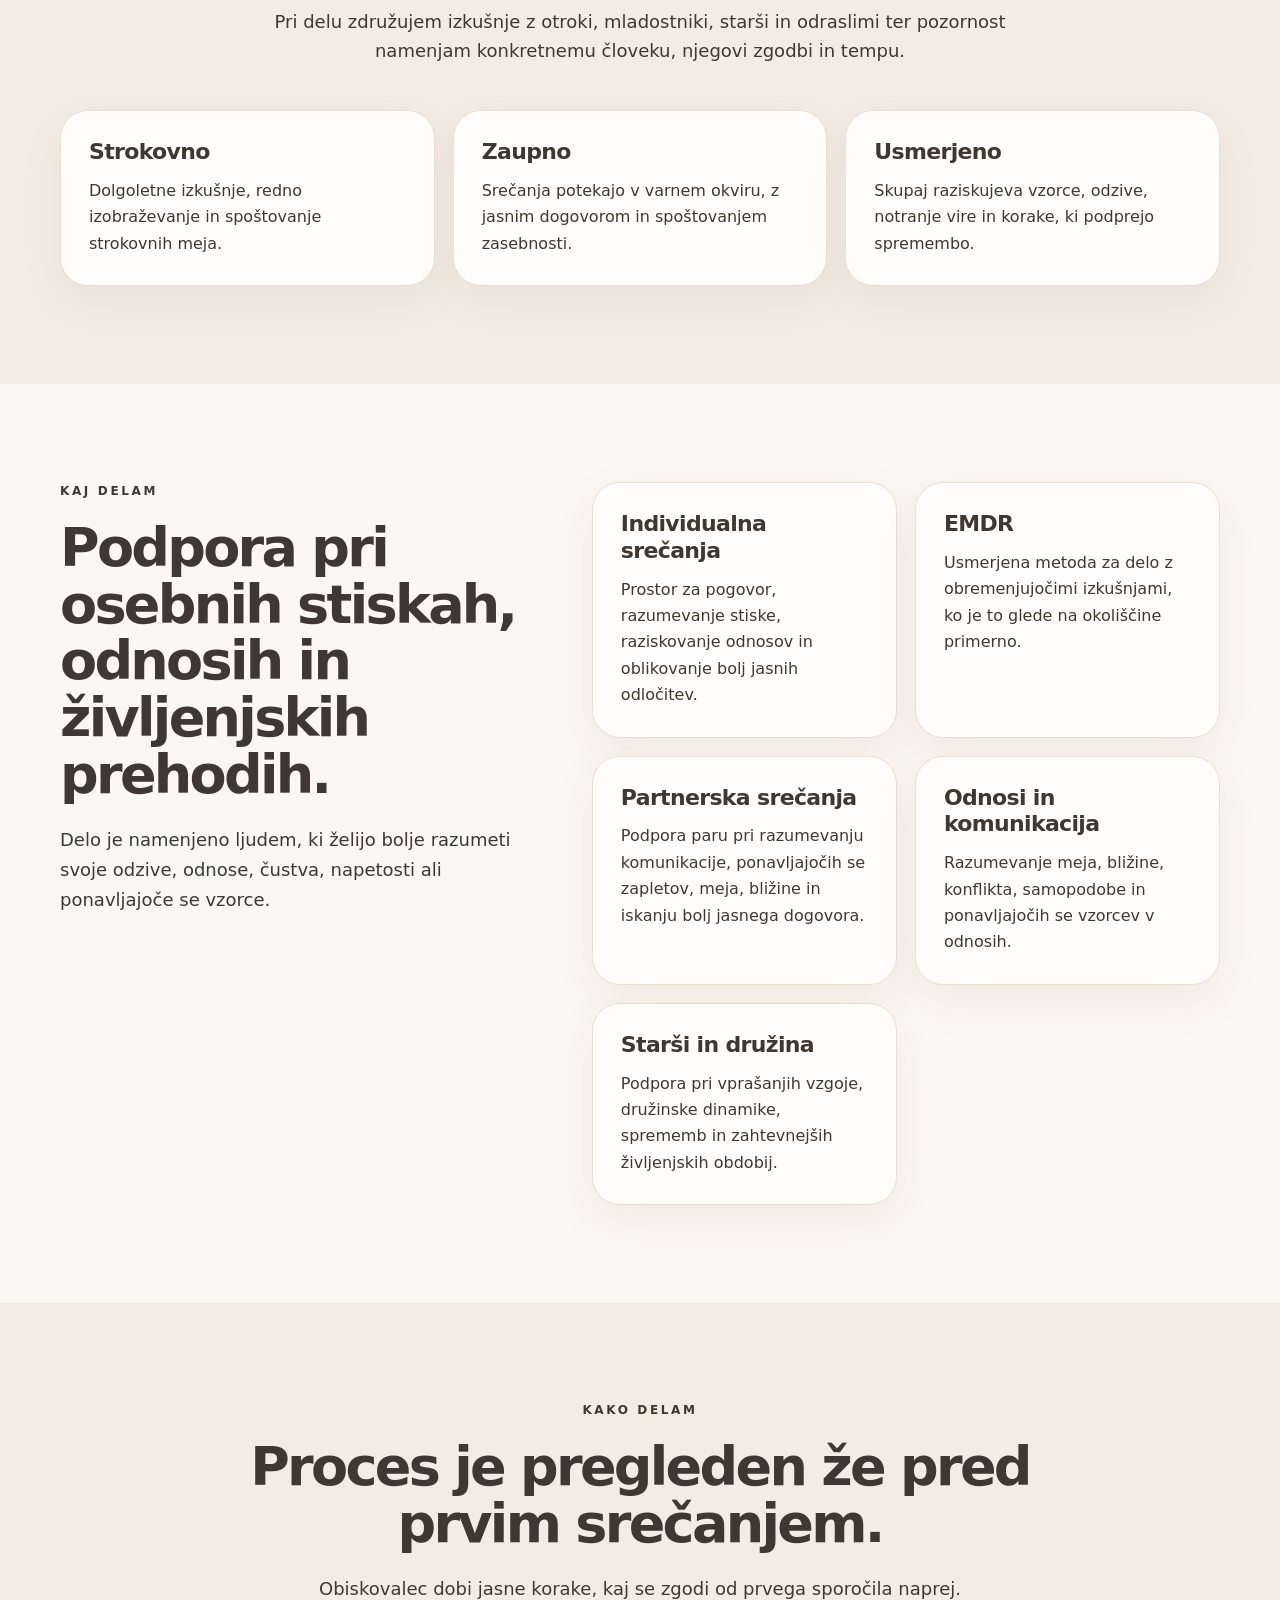
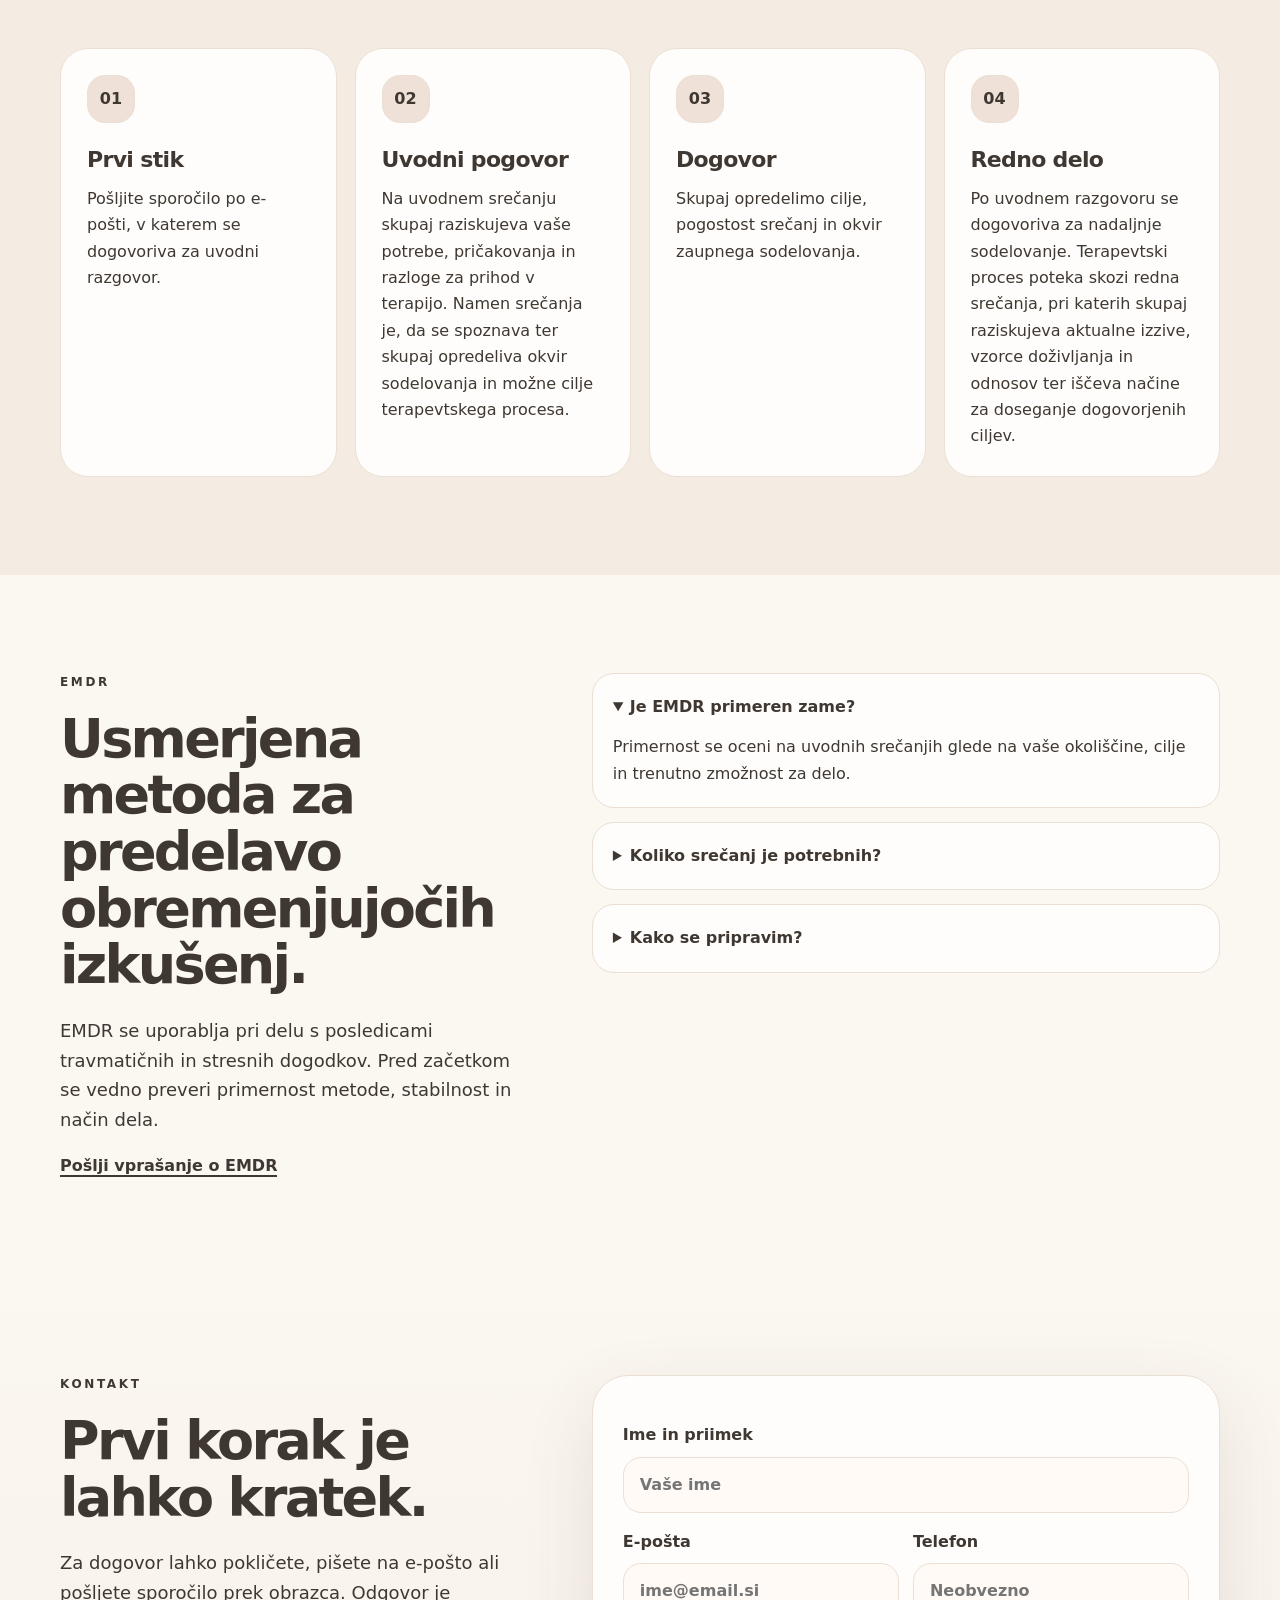
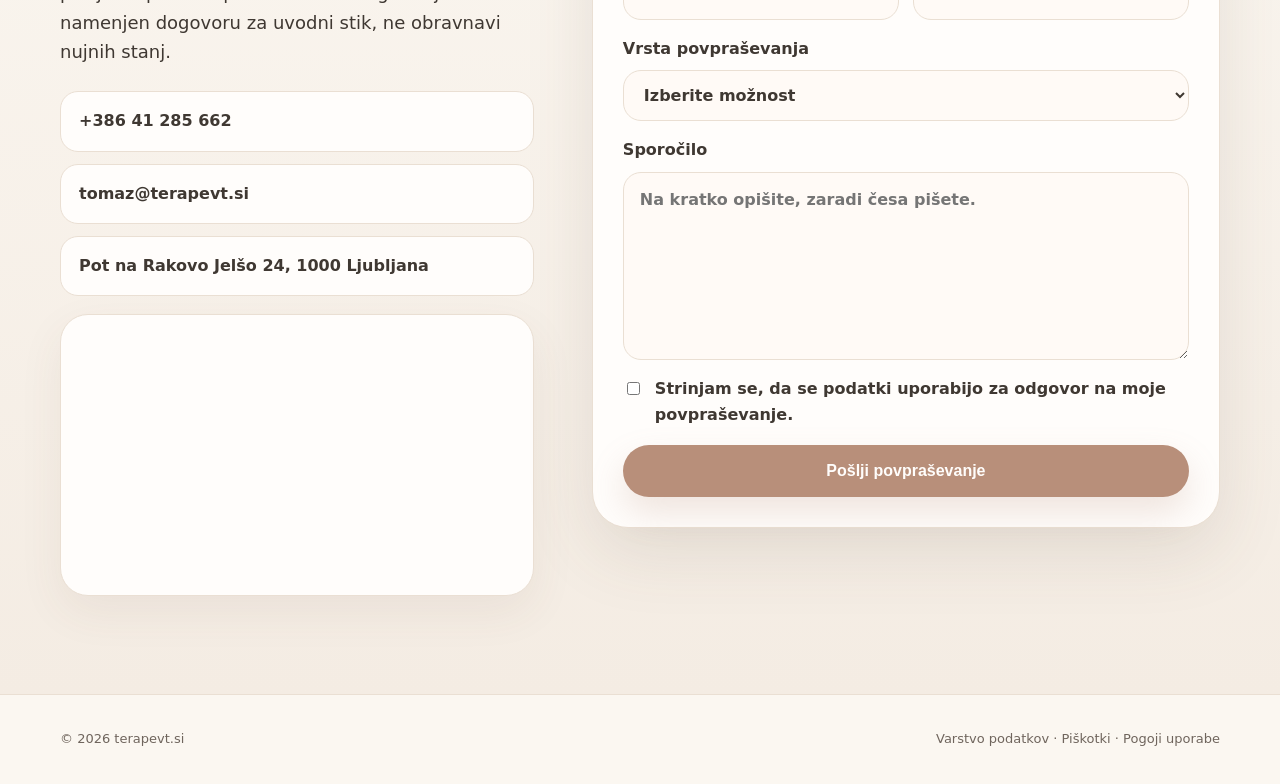
==== commit 77a18e69: "sprememba #4 vsebina #4 vsebina" ====
--- a/index.html
+++ b/index.html
@@ -55,11 +55,11 @@
         <div class="section-intro reveal">
           <p class="eyebrow">Kdo sem</p>
           <h2>Tomaž Klepec</h2><img src="assets/img/psihoterapevt-ljubljana.jpg" alt="Tomaž Klepec" style="max-width:220px;border-radius:16px;margin:20px 0;">
-          <p>Leta 2001 sem diplomiral iz defektologije na Pedagoški fakulteti v Ljubljani. Svoje delo sem nadgrajeval z izobraževanji s področja transakcijske analize, relacijskega dela, družinske mediacije, EMDR in supervizije.</p>
+         
         </div>
         <div class="intro-panel reveal">
           <h3>Moje delo temelji na odnosu, zaupanju in jasnem dogovoru.</h3>
-          <p>Proces razumem kot soustvarjanje med klientom in terapevtom. V terapevtskem odnosu skupaj raziskujeva in ustvarjava prostor za razumevanje težav, iskanje novih možnosti ter podporo pri spremembah, ki jih klient želi doseči.</p>
+          <p>Leta 2001 sem diplomiral iz defektologije na Pedagoški fakulteti v Ljubljani. Svoje delo sem nadgrajeval z izobraževanji s področja transakcijske analize, relacijskega dela, družinske mediacije, EMDR in supervizije.</p>
         </div>
       </div>
     </section>
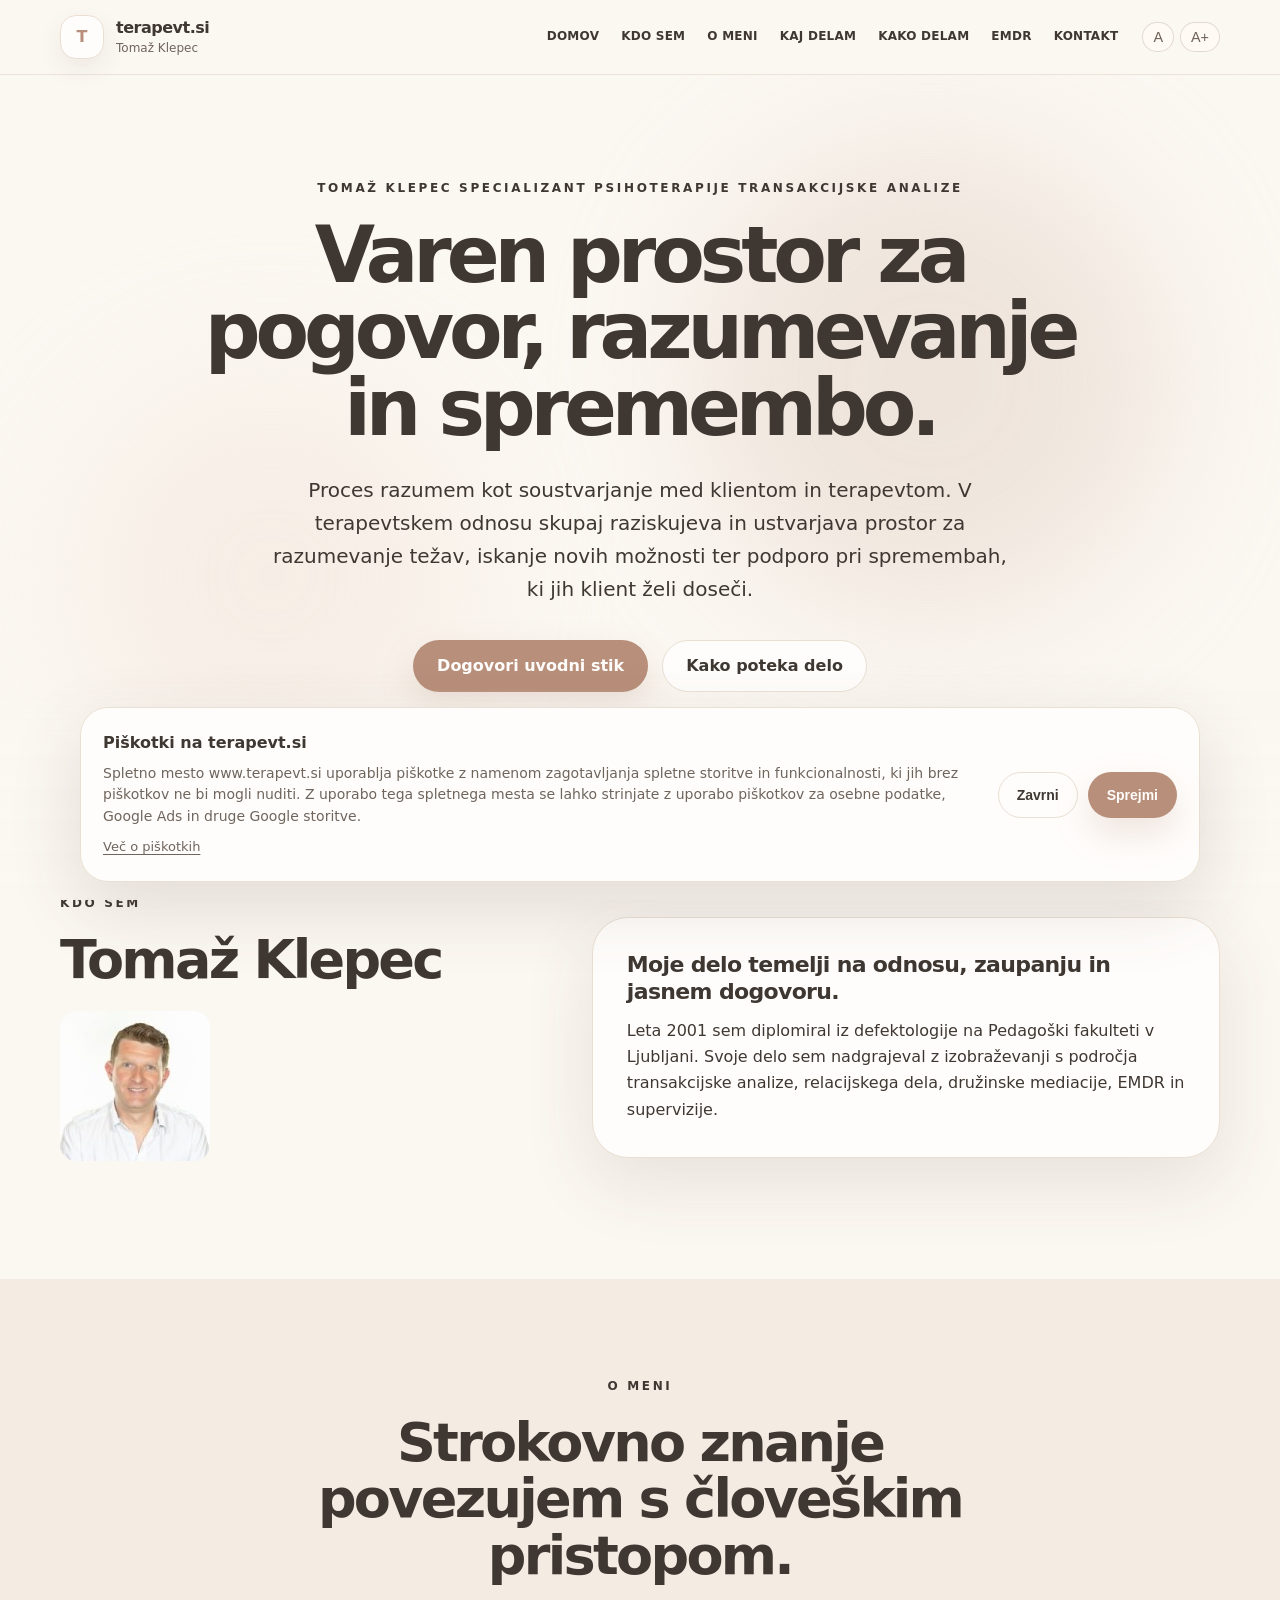
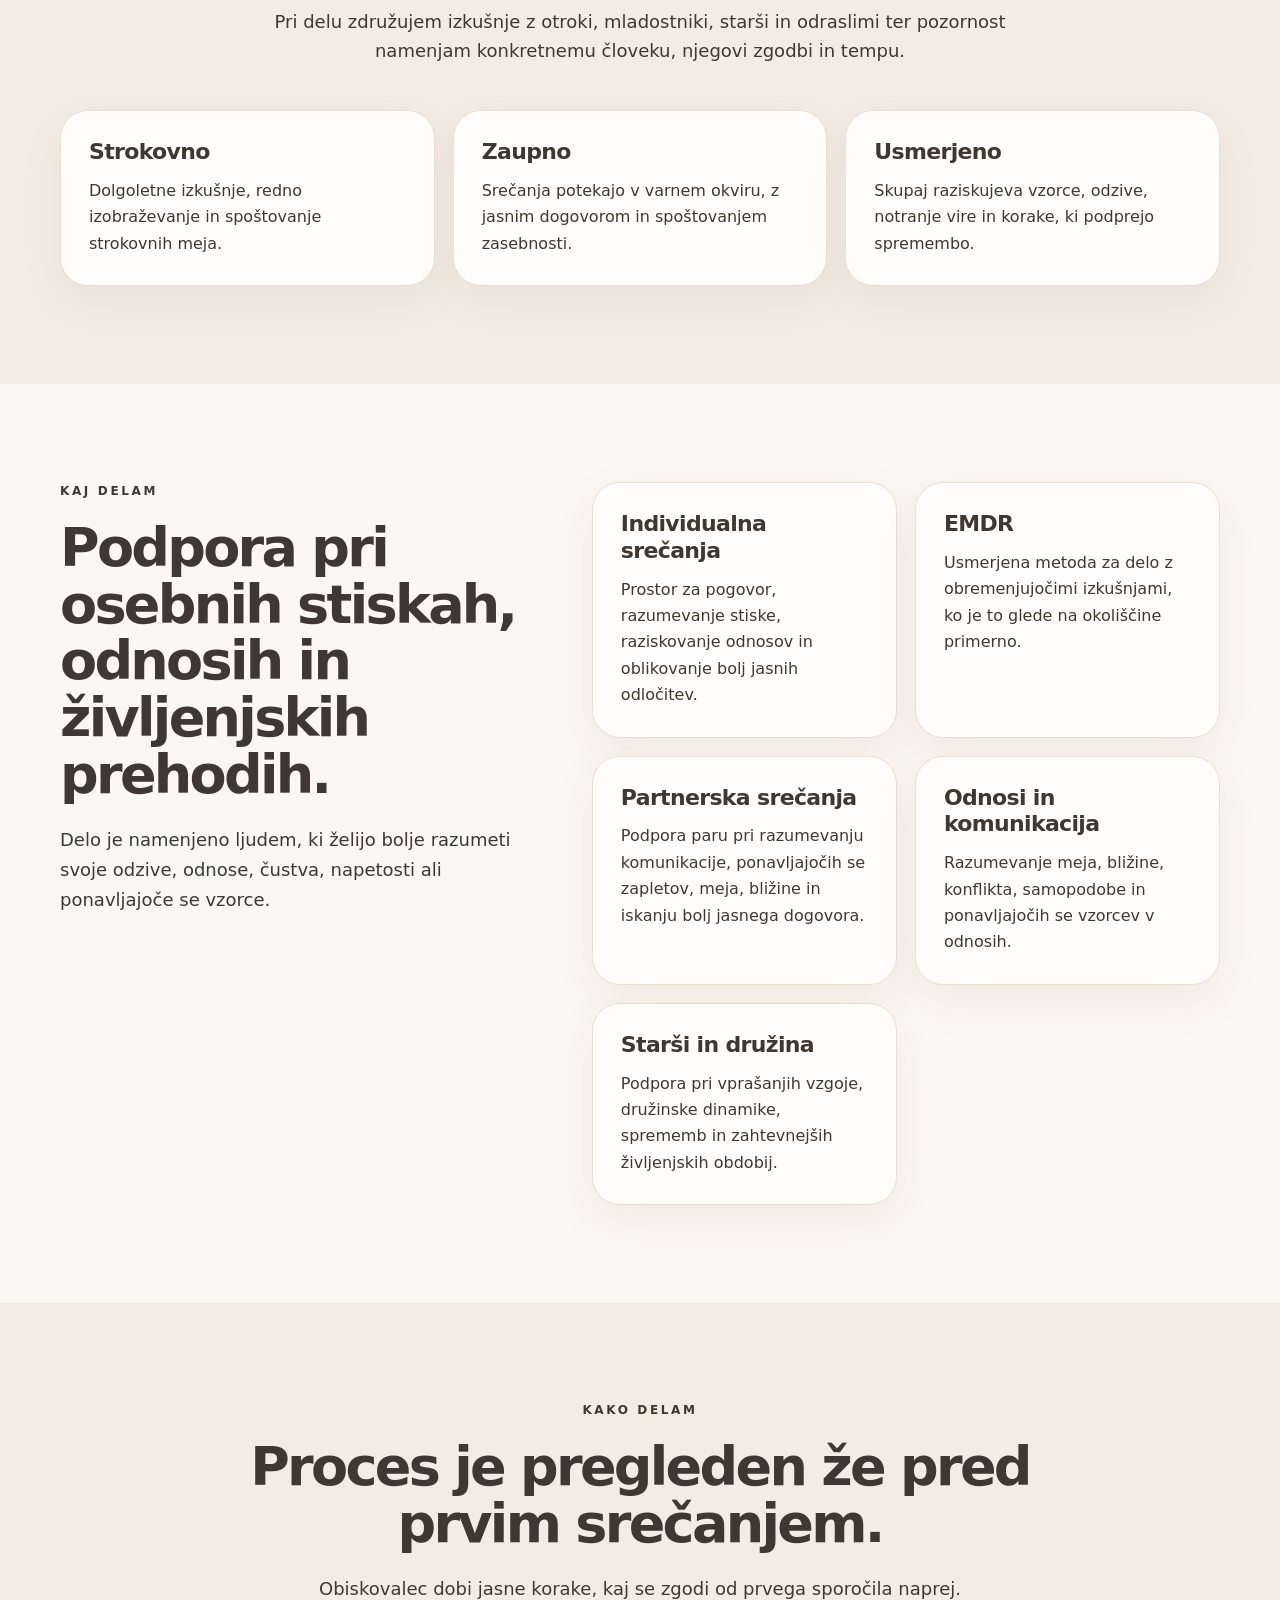
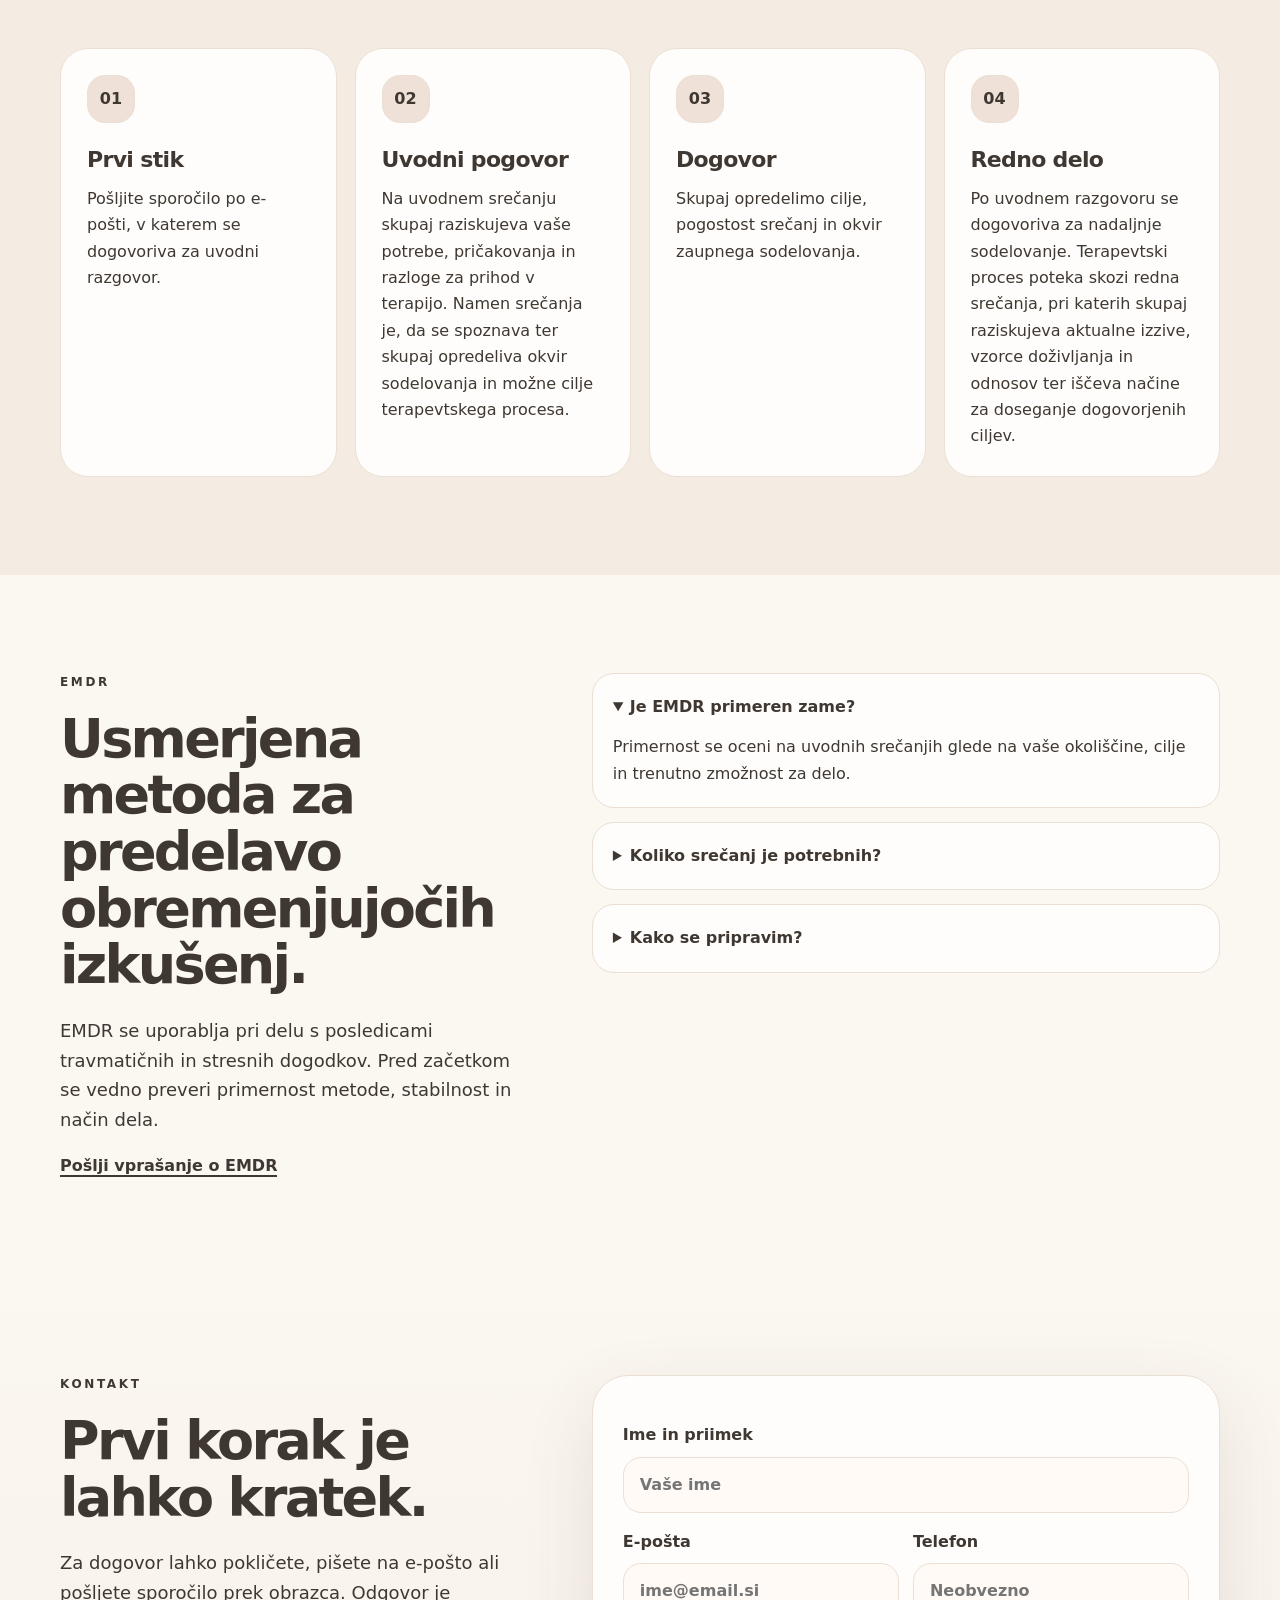
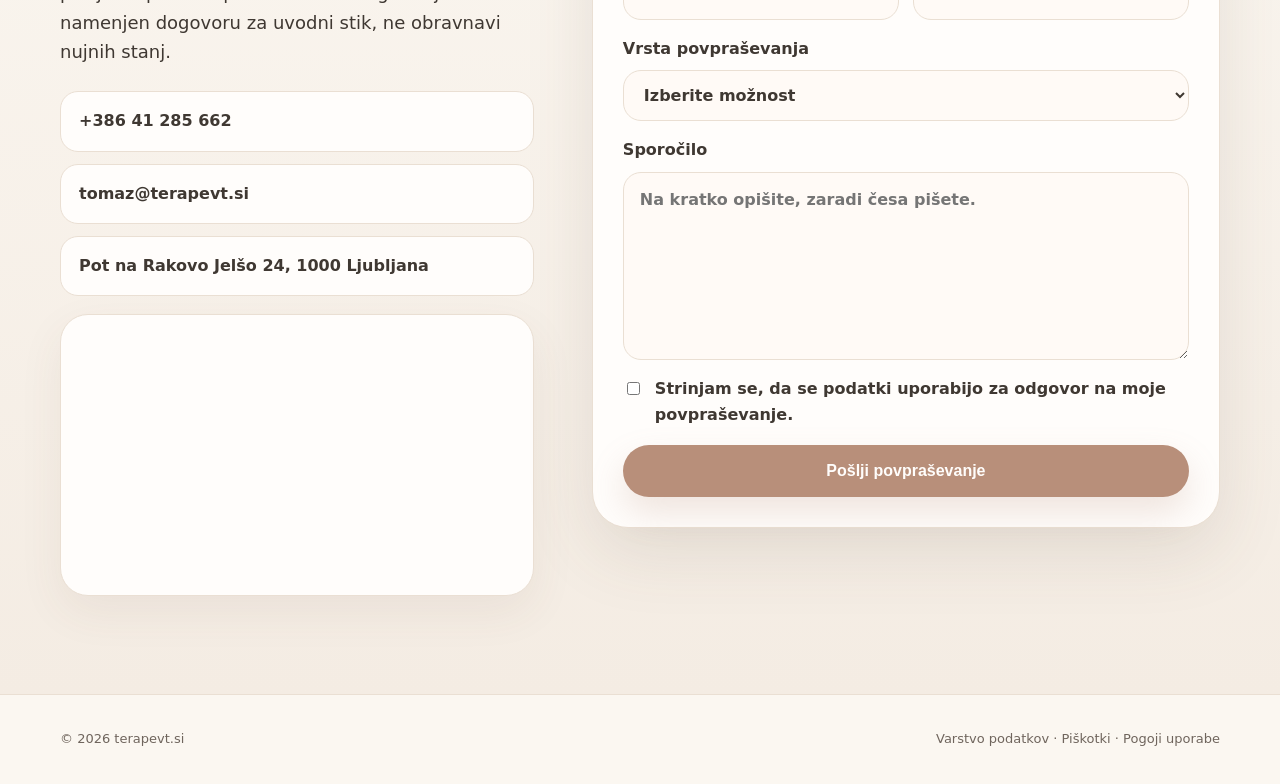
==== commit d220dfba: "#font-size-tools #font-size-tools" ====
--- a/index.html
+++ b/index.html
@@ -31,6 +31,11 @@
       <a href="#kako-delam">KAKO DELAM</a>
       <a href="#emdr">EMDR</a>
       <a href="#kontakt">KONTAKT</a>
+
+      <div class="font-size-tools">
+          <button type="button" id="fontDecrease" class="font-size-btn" title="Privzeta velikost">A</button>
+          <button type="button" id="fontIncrease" class="font-size-btn" title="Povečaj pisavo">A+</button>
+      </div>
     </nav>
   </header>
 
--- a/assets/css/modern.css
+++ b/assets/css/modern.css
@@ -39,3 +39,57 @@
 .cookie-actions{display:flex;gap:10px;align-items:center;justify-content:flex-end}
 .cookie-actions .btn{min-height:46px;padding:0 18px;font-size:14px}
 @media (max-width:760px){.cookie-card{grid-template-columns:1fr;padding:18px}.cookie-actions{justify-content:stretch}.cookie-actions .btn{flex:1}}
+
+/*povecaj pisavo A-, A+*/
+.font-size-tools {
+  display: inline-flex;
+  align-items: center;
+  gap: 6px;
+  margin-left: 12px;
+}
+
+.font-size-btn {
+  border: 1px solid rgba(120, 105, 90, 0.22);
+  background: #fffaf4;
+  color: #6f6258;
+  border-radius: 999px;
+  padding: 7px 10px;
+  font-size: 0.9rem;
+  line-height: 1;
+  cursor: pointer;
+  transition: 0.2s ease;
+}
+
+.font-size-btn:hover {
+  background: #f4eadf;
+  color: #4f453d;
+}
+
+body.font-large {
+  font-size: 18px;
+}
+
+body.font-xlarge {
+  font-size: 20px;
+}
+
+body.font-large .hero-text,
+body.font-large .section-text,
+body.font-large p,
+body.font-large li {
+  font-size: 1.08em;
+}
+
+body.font-xlarge .hero-text,
+body.font-xlarge .section-text,
+body.font-xlarge p,
+body.font-xlarge li {
+  font-size: 1.16em;
+}
+
+@media (max-width: 768px) {
+  .font-size-tools {
+    margin-left: 0;
+    margin-top: 10px;
+  }
+}
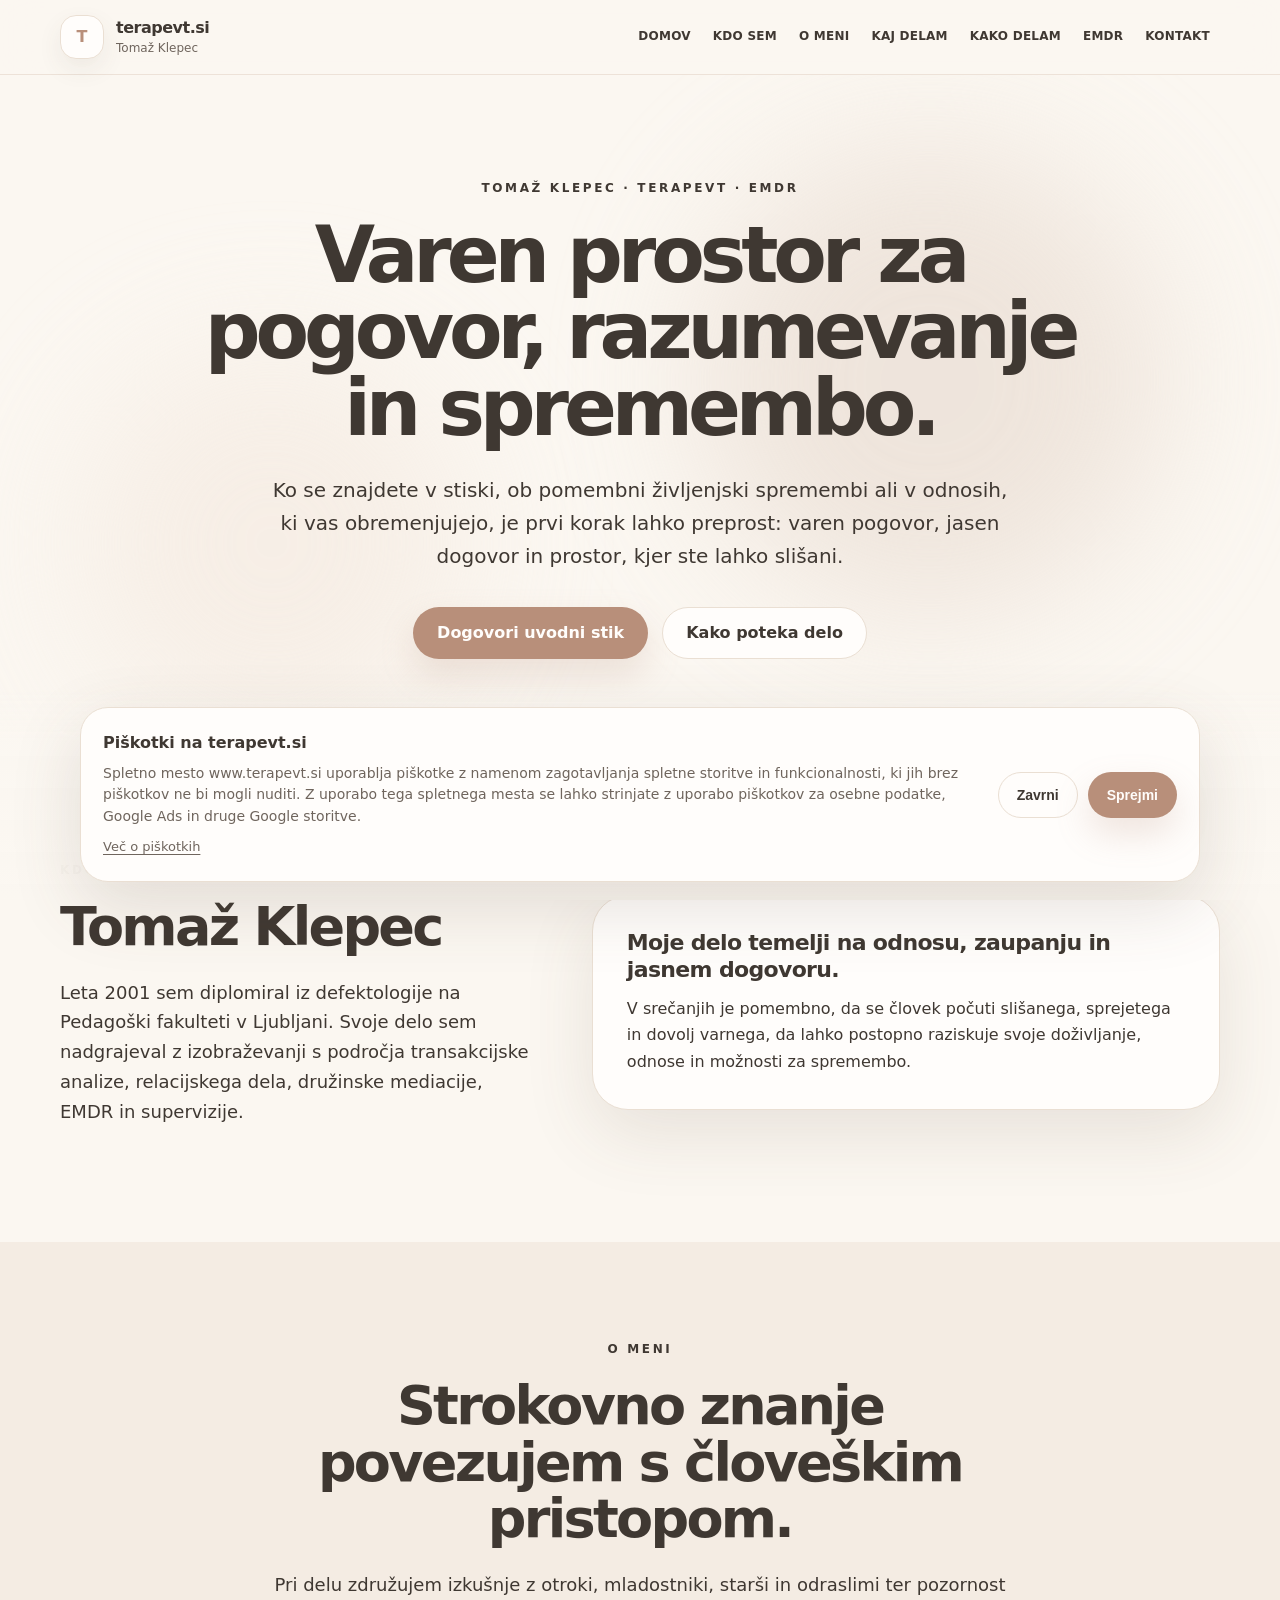
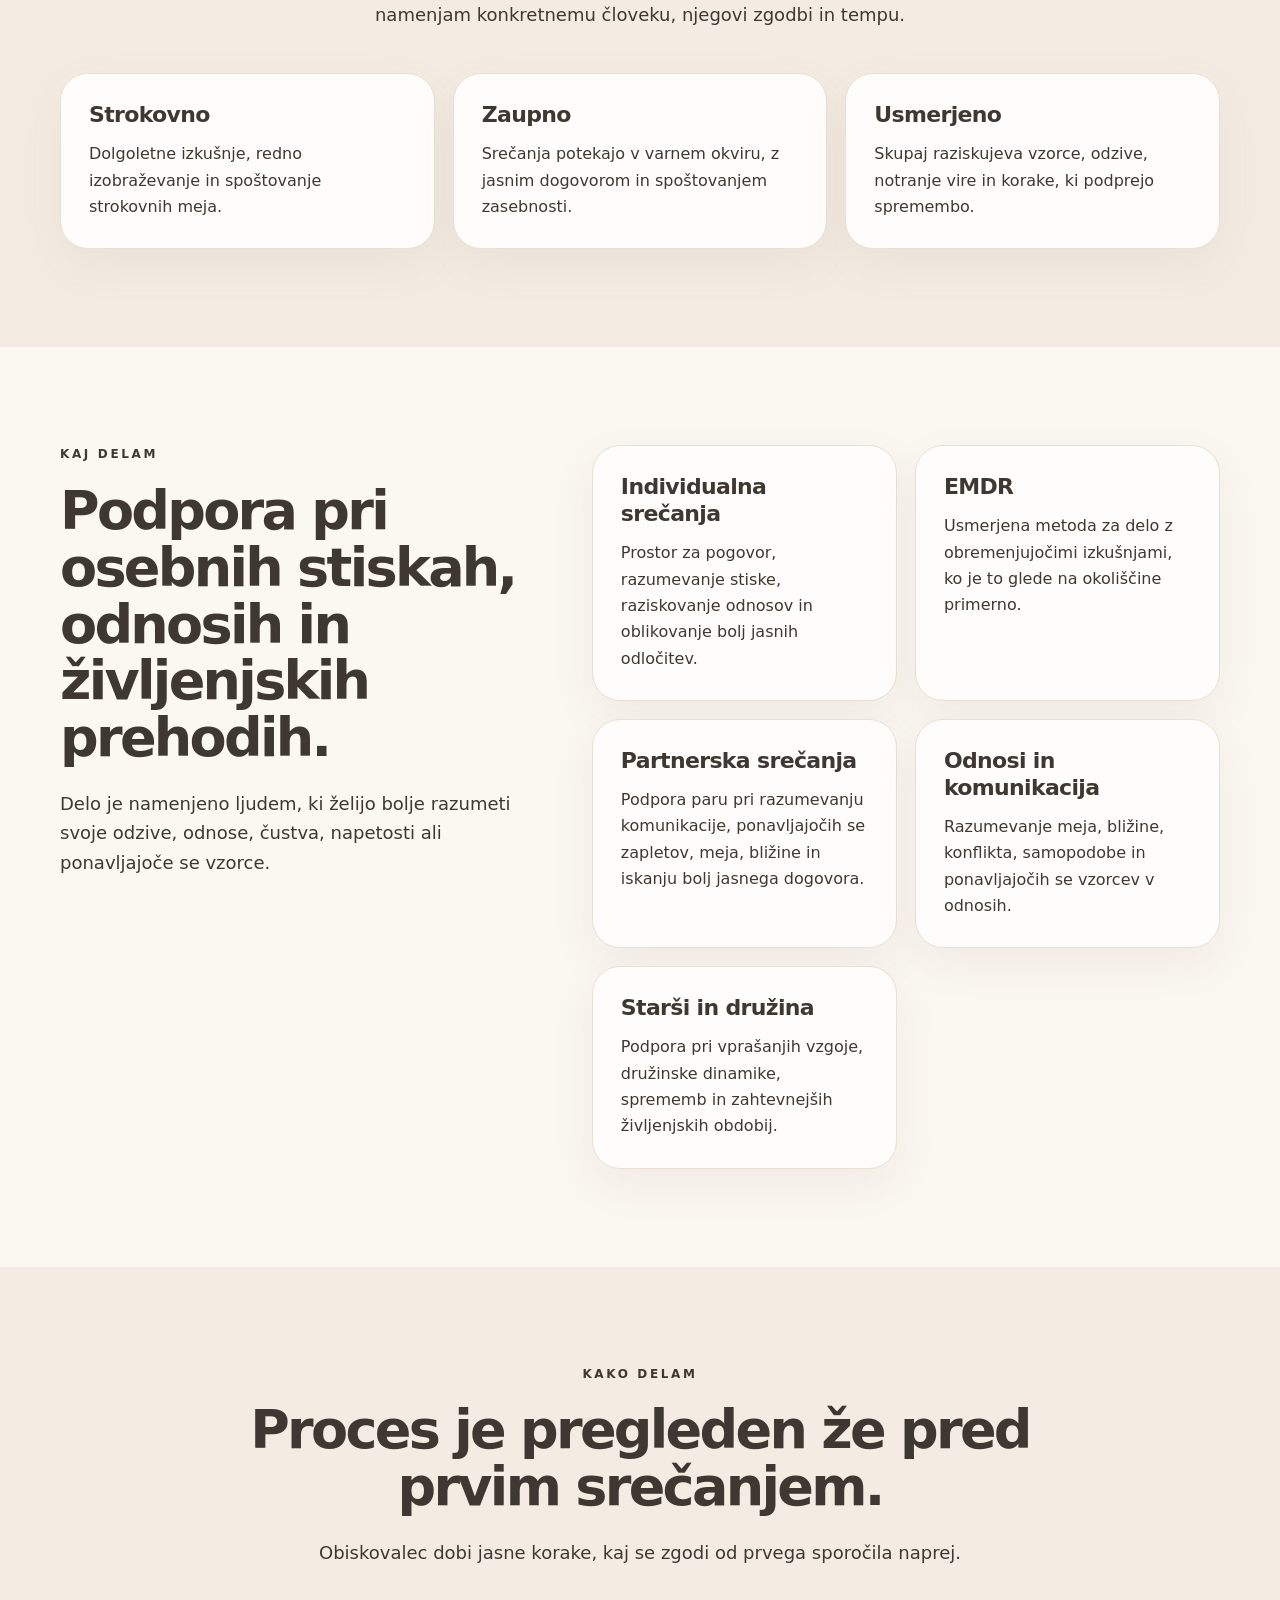
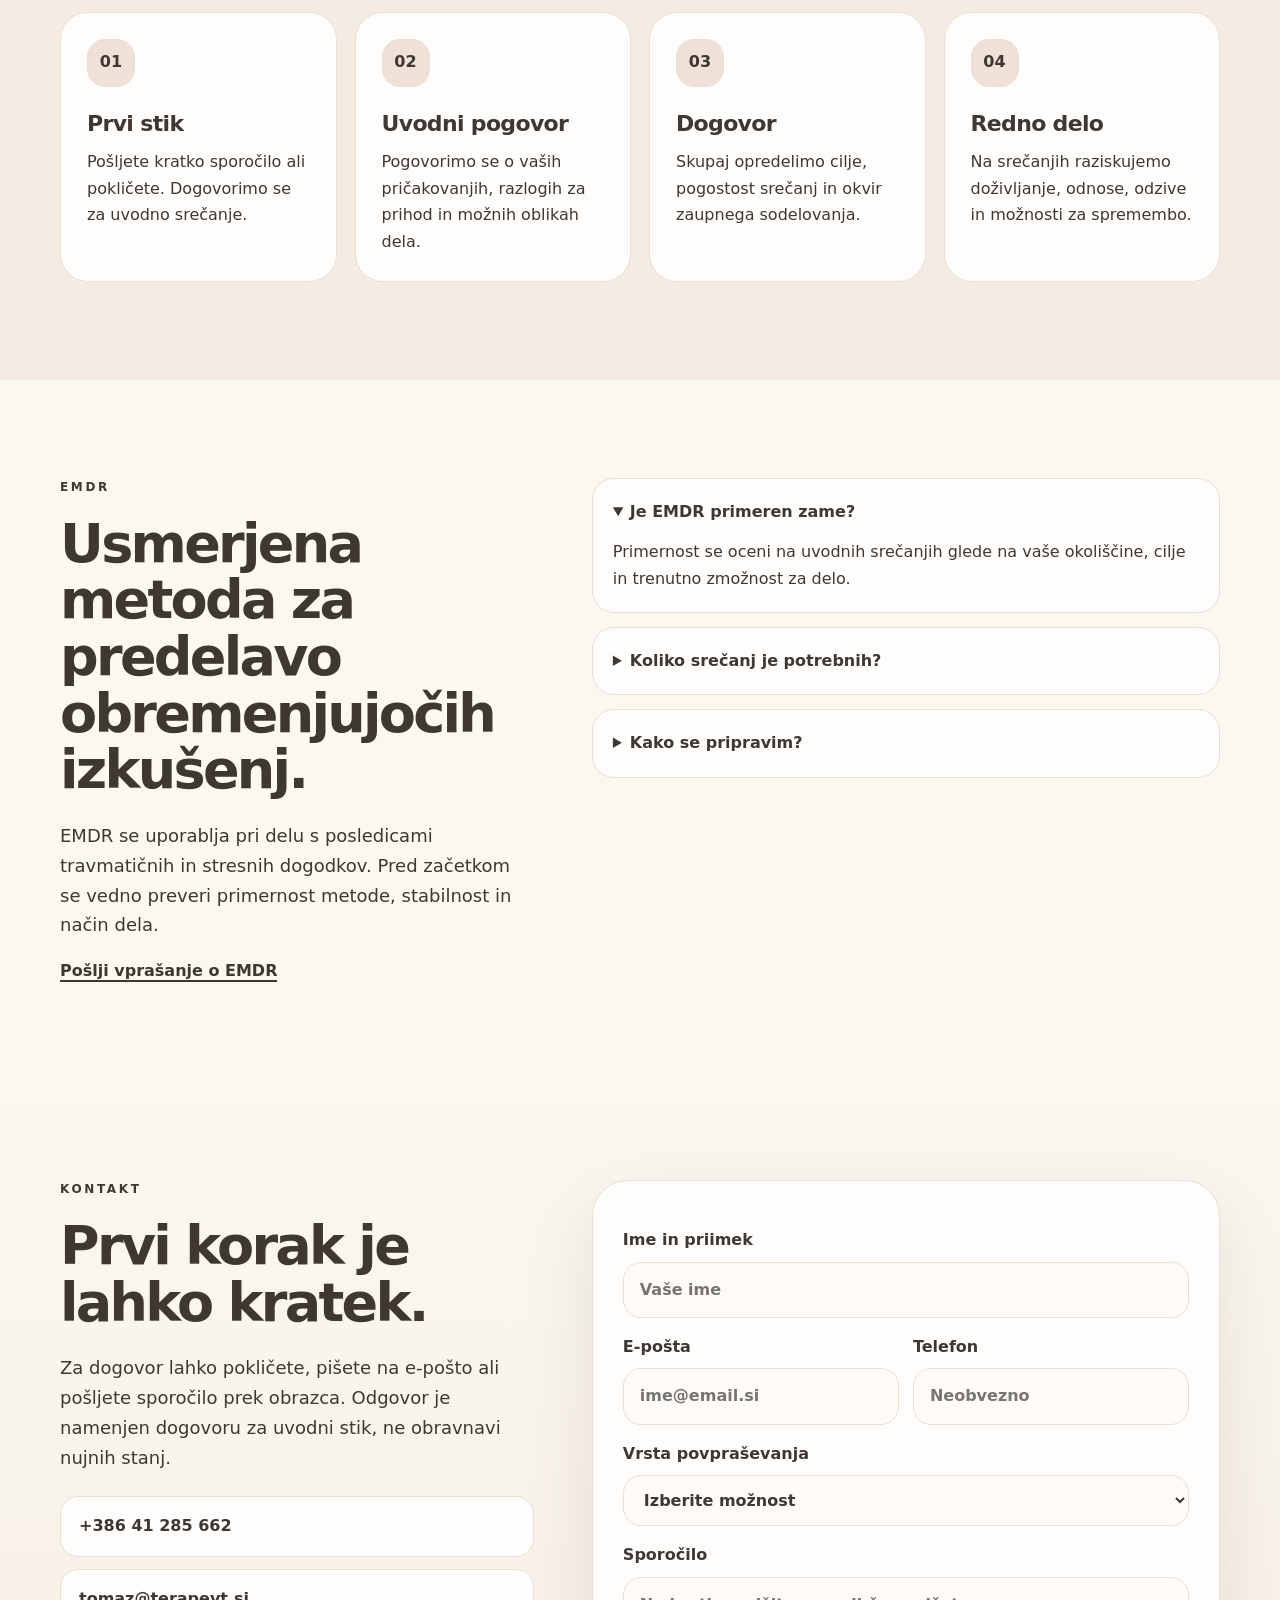
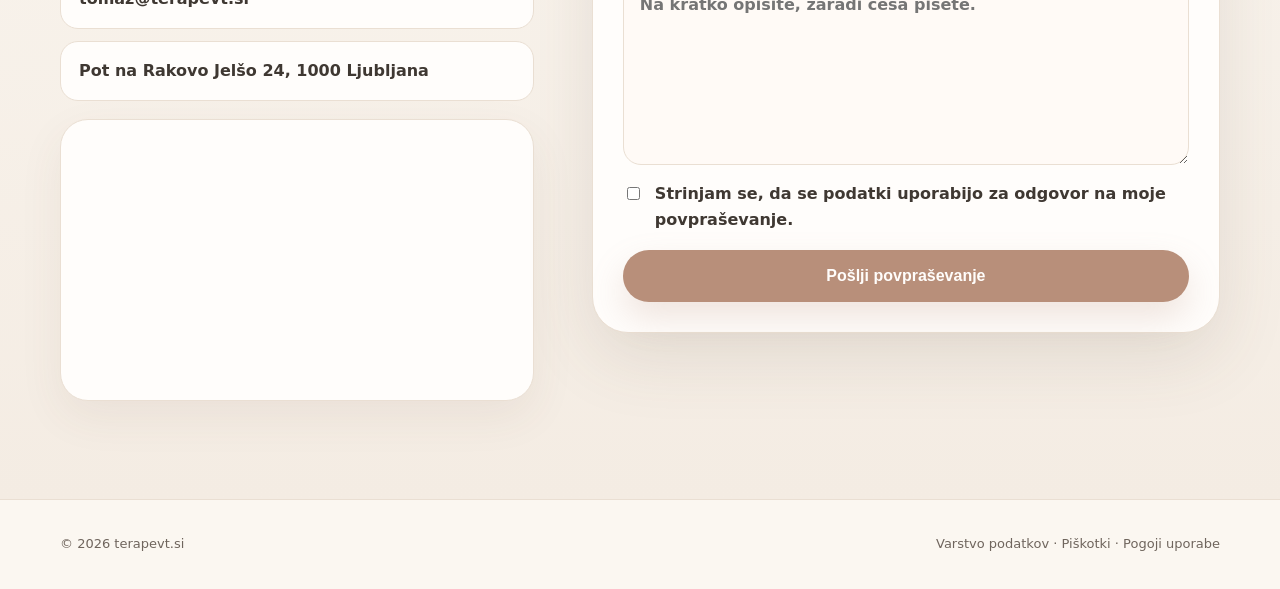
==== commit f72fedae: "#build - phpmailer fix #build - phpmailer fix" ====
--- a/index.html
+++ b/index.html
@@ -31,11 +31,6 @@
       <a href="#kako-delam">KAKO DELAM</a>
       <a href="#emdr">EMDR</a>
       <a href="#kontakt">KONTAKT</a>
-
-      <div class="font-size-tools">
-          <button type="button" id="fontDecrease" class="font-size-btn" title="Privzeta velikost">A</button>
-          <button type="button" id="fontIncrease" class="font-size-btn" title="Povečaj pisavo">A+</button>
-      </div>
     </nav>
   </header>
 
@@ -44,9 +39,9 @@
       <div class="hero-bg"></div>
       <div class="container hero-centered">
         <div class="hero-copy reveal">
-          <p class="eyebrow">Tomaž Klepec specializant psihoterapije transakcijske analize</p>
+          <p class="eyebrow">Tomaž Klepec · terapevt · EMDR</p>
           <h1>Varen prostor za pogovor, razumevanje in spremembo.</h1>
-          <p class="lead">Proces razumem kot soustvarjanje med klientom in terapevtom. V terapevtskem odnosu skupaj raziskujeva in ustvarjava prostor za razumevanje težav, iskanje novih možnosti ter podporo pri spremembah, ki jih klient želi doseči.</p>
+          <p class="lead">Ko se znajdete v stiski, ob pomembni življenjski spremembi ali v odnosih, ki vas obremenjujejo, je prvi korak lahko preprost: varen pogovor, jasen dogovor in prostor, kjer ste lahko slišani.</p>
           <div class="hero-actions">
             <a class="btn btn-primary" href="#kontakt">Dogovori uvodni stik</a>
             <a class="btn btn-soft" href="#kako-delam">Kako poteka delo</a>
@@ -59,12 +54,12 @@
       <div class="container two-col">
         <div class="section-intro reveal">
           <p class="eyebrow">Kdo sem</p>
-          <h2>Tomaž Klepec</h2><img src="assets/img/psihoterapevt-ljubljana.jpg" alt="Tomaž Klepec" style="max-width:220px;border-radius:16px;margin:20px 0;">
-         
+          <h2>Tomaž Klepec</h2>
+          <p>Leta 2001 sem diplomiral iz defektologije na Pedagoški fakulteti v Ljubljani. Svoje delo sem nadgrajeval z izobraževanji s področja transakcijske analize, relacijskega dela, družinske mediacije, EMDR in supervizije.</p>
         </div>
         <div class="intro-panel reveal">
           <h3>Moje delo temelji na odnosu, zaupanju in jasnem dogovoru.</h3>
-          <p>Leta 2001 sem diplomiral iz defektologije na Pedagoški fakulteti v Ljubljani. Svoje delo sem nadgrajeval z izobraževanji s področja transakcijske analize, relacijskega dela, družinske mediacije, EMDR in supervizije.</p>
+          <p>V srečanjih je pomembno, da se človek počuti slišanega, sprejetega in dovolj varnega, da lahko postopno raziskuje svoje doživljanje, odnose in možnosti za spremembo.</p>
         </div>
       </div>
     </section>
@@ -109,10 +104,10 @@
           <p>Obiskovalec dobi jasne korake, kaj se zgodi od prvega sporočila naprej.</p>
         </div>
         <div class="steps reveal">
-          <article><span>01</span><h3>Prvi stik</h3><p>Pošljite sporočilo po e-pošti, v katerem se dogovoriva za uvodni razgovor.</p></article>
-          <article><span>02</span><h3>Uvodni pogovor</h3><p>Na uvodnem srečanju skupaj raziskujeva vaše potrebe, pričakovanja in razloge za prihod v terapijo. Namen srečanja je, da se spoznava ter skupaj opredeliva okvir sodelovanja in možne cilje terapevtskega procesa.</p></article>
+          <article><span>01</span><h3>Prvi stik</h3><p>Pošljete kratko sporočilo ali pokličete. Dogovorimo se za uvodno srečanje.</p></article>
+          <article><span>02</span><h3>Uvodni pogovor</h3><p>Pogovorimo se o vaših pričakovanjih, razlogih za prihod in možnih oblikah dela.</p></article>
           <article><span>03</span><h3>Dogovor</h3><p>Skupaj opredelimo cilje, pogostost srečanj in okvir zaupnega sodelovanja.</p></article>
-          <article><span>04</span><h3>Redno delo</h3><p>Po uvodnem razgovoru se dogovoriva za nadaljnje sodelovanje. Terapevtski proces poteka skozi redna srečanja, pri katerih skupaj raziskujeva aktualne izzive, vzorce doživljanja in odnosov ter iščeva načine za doseganje dogovorjenih ciljev.</p></article>
+          <article><span>04</span><h3>Redno delo</h3><p>Na srečanjih raziskujemo doživljanje, odnose, odzive in možnosti za spremembo.</p></article>
         </div>
       </div>
     </section>
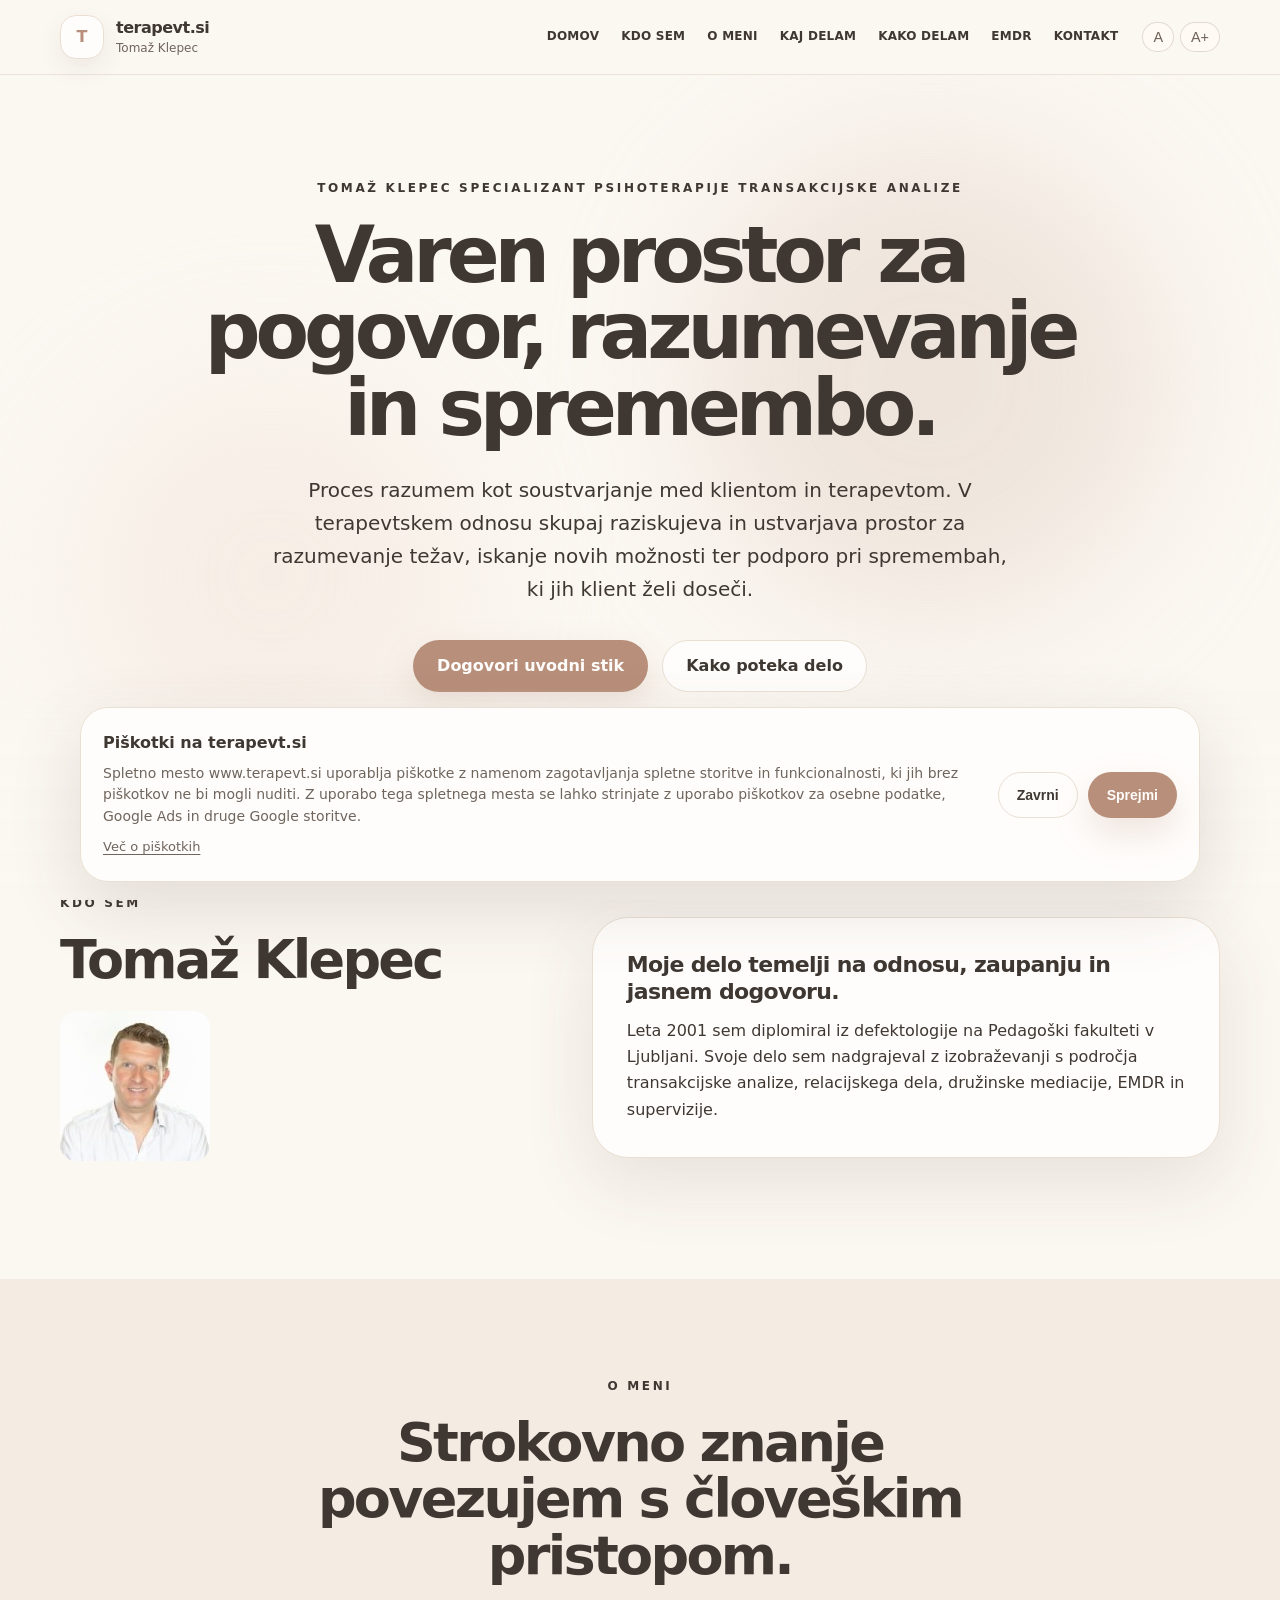
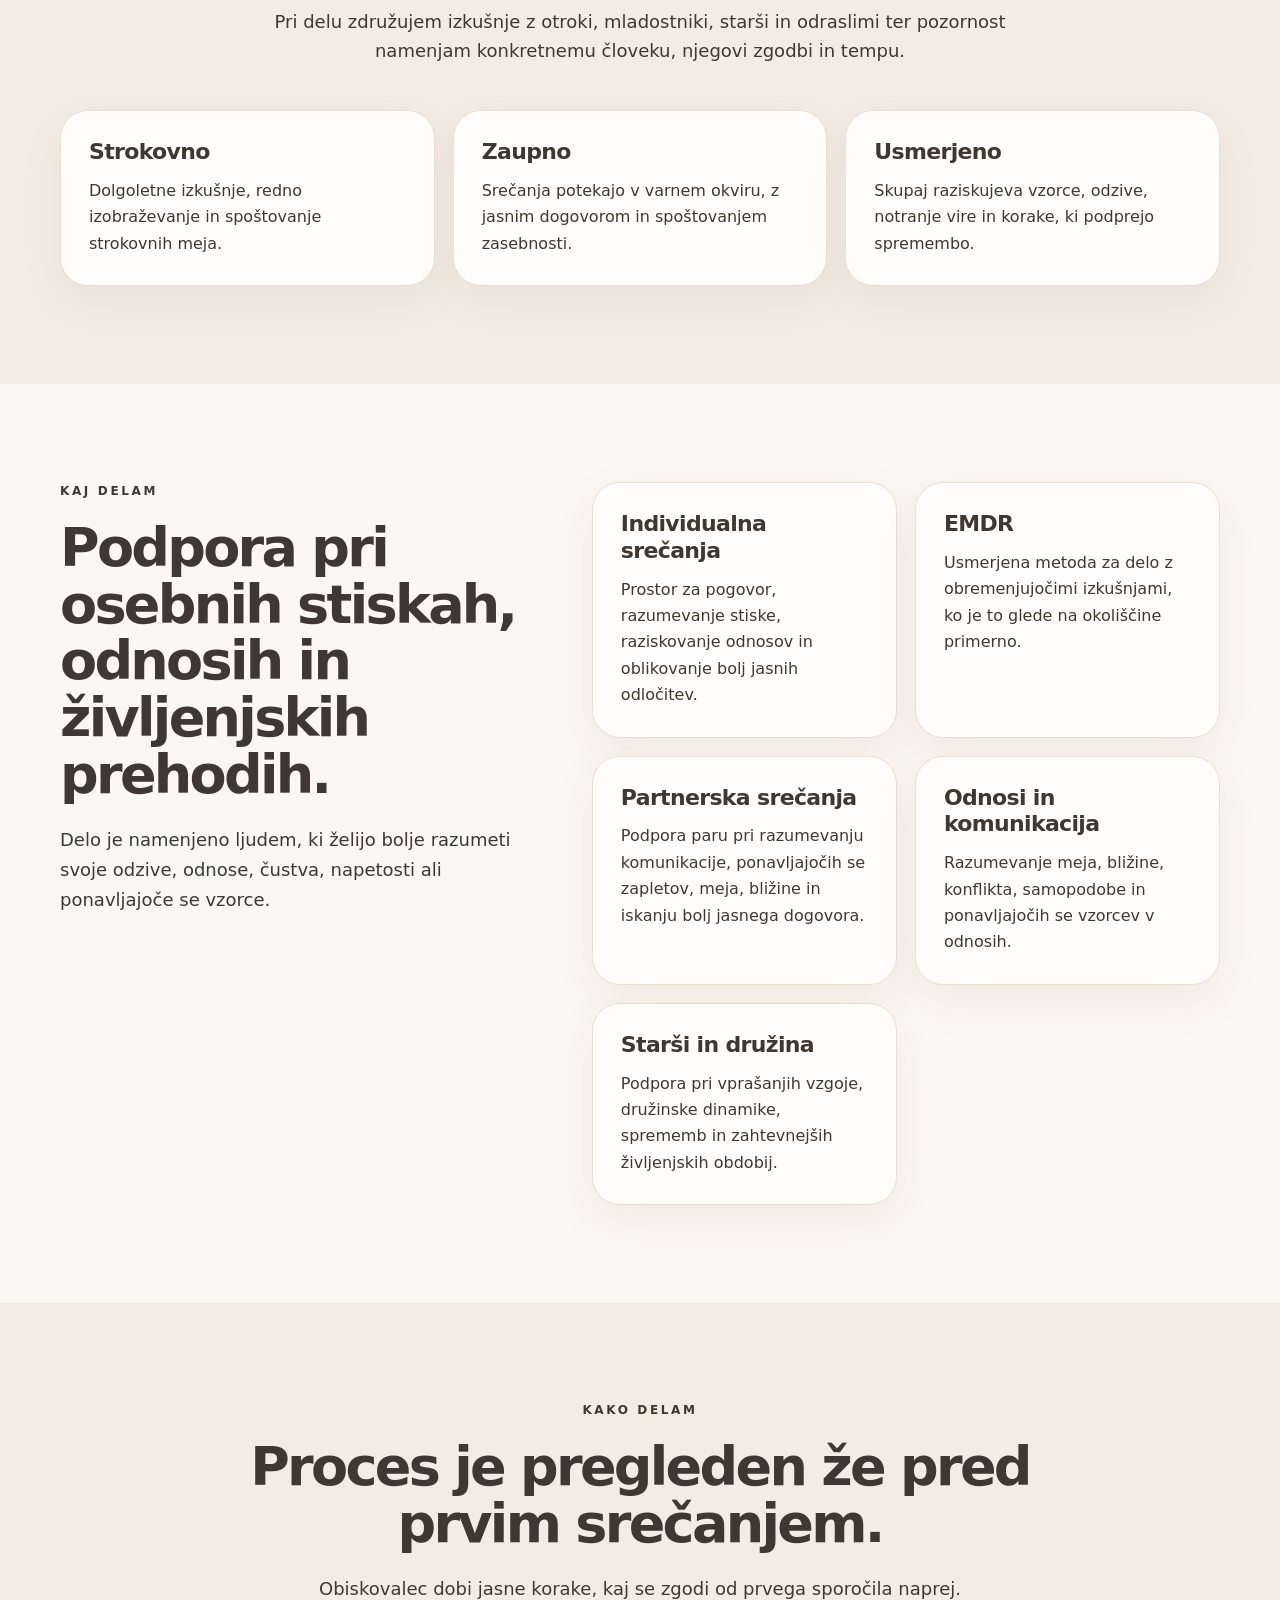
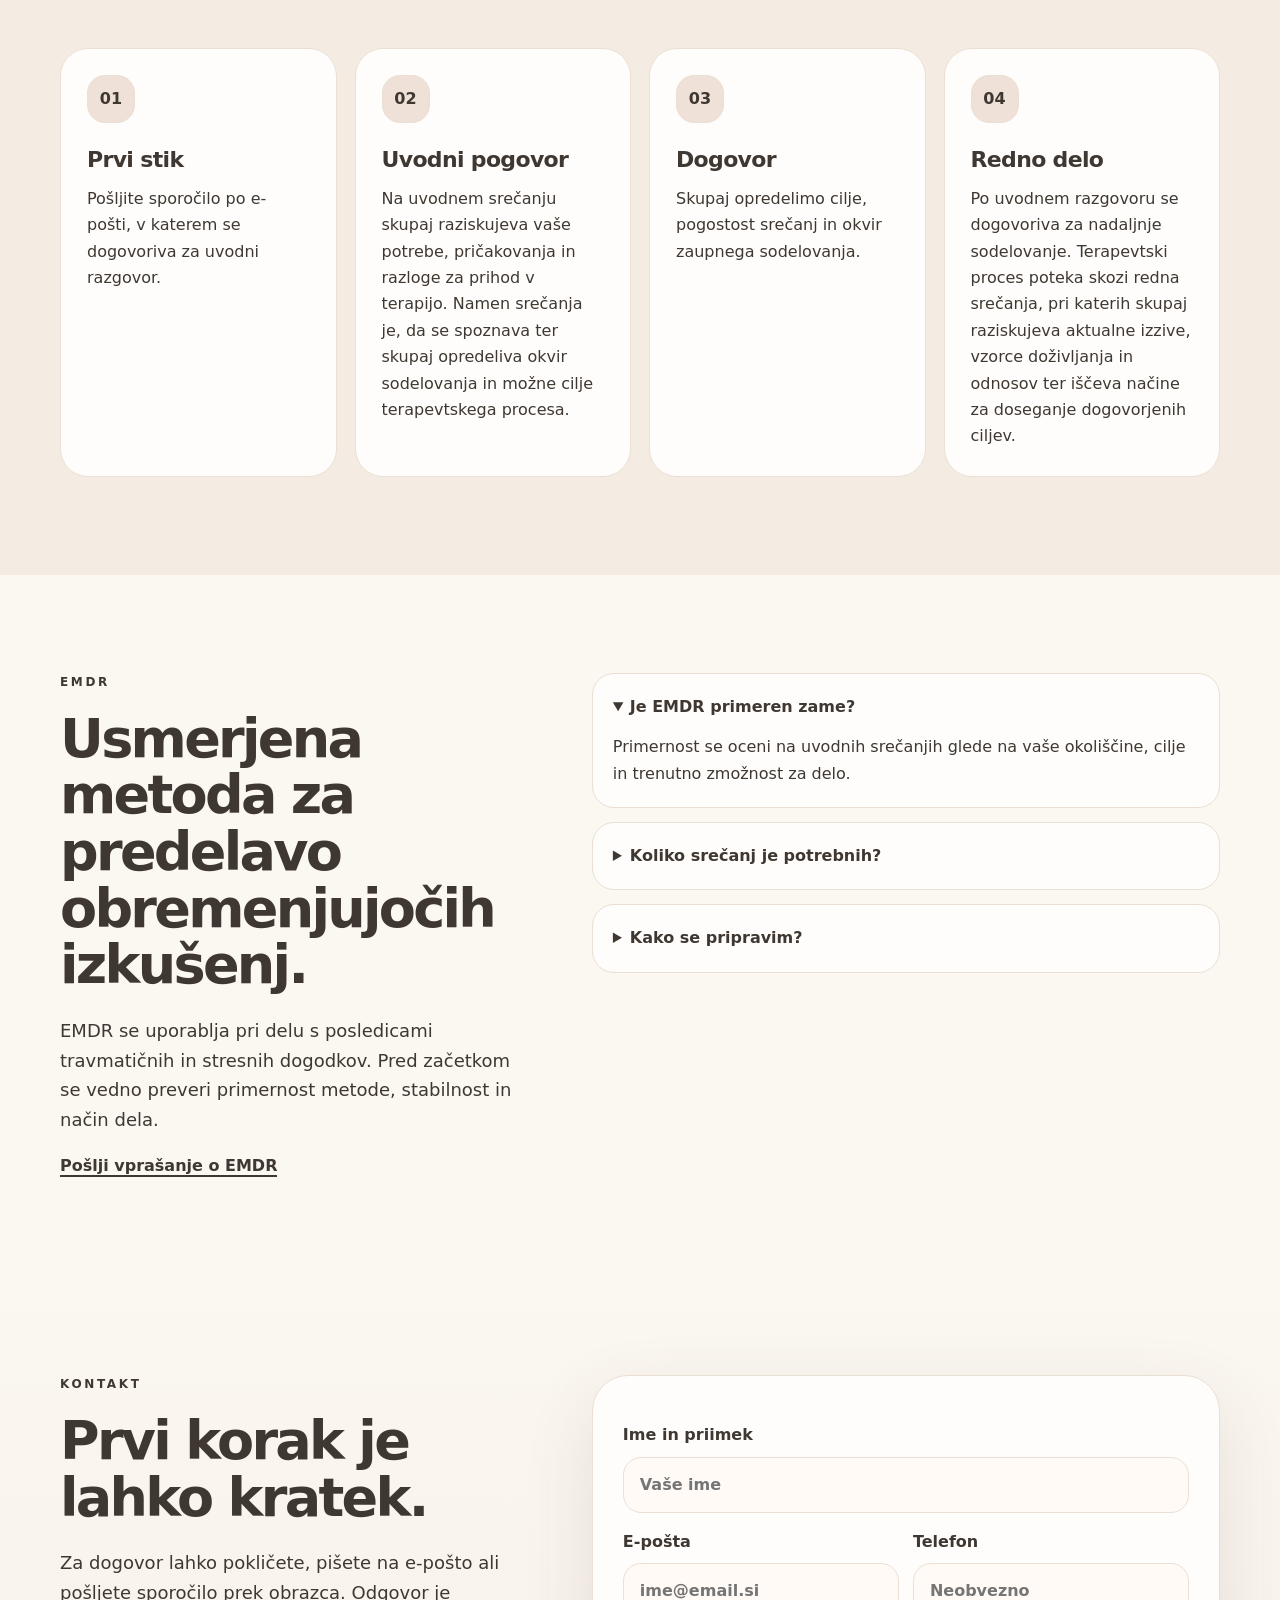
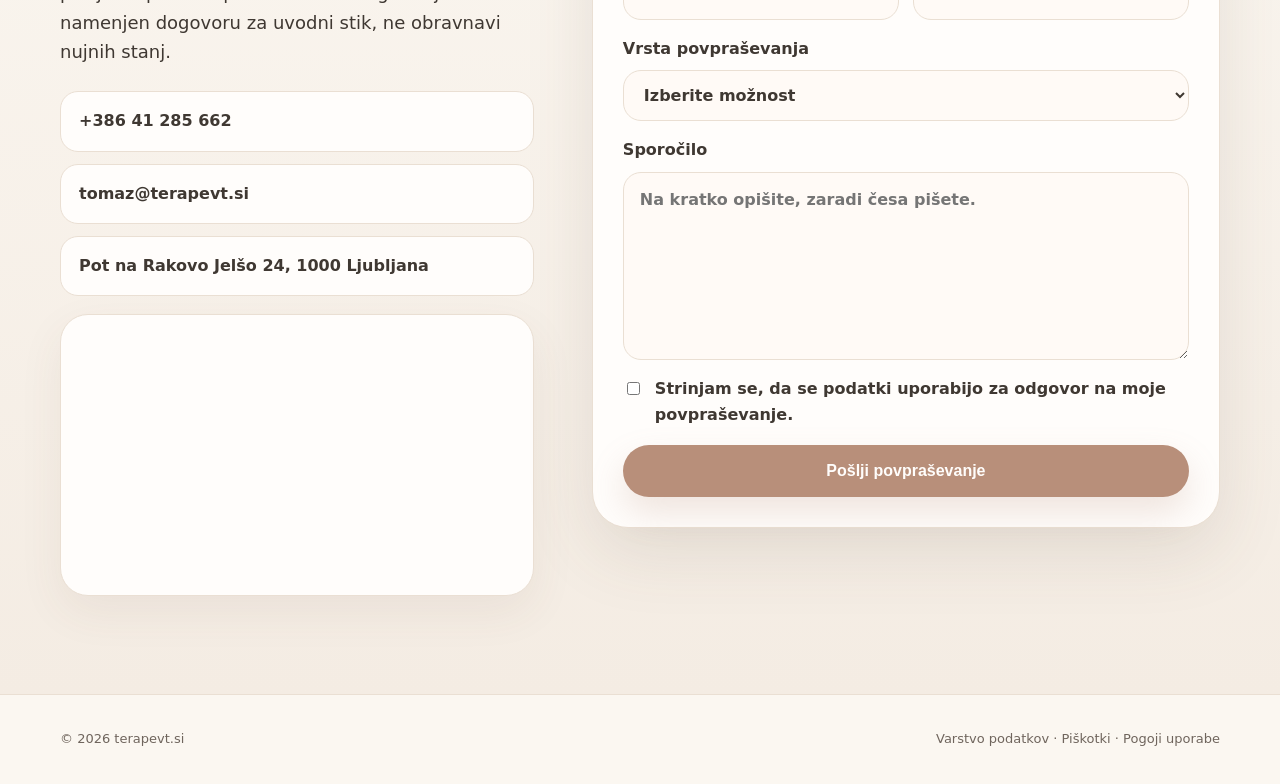
==== commit 964efbf7: "FIX, TOOL tool, fix" ====
--- a/index.html
+++ b/index.html
@@ -31,6 +31,11 @@
       <a href="#kako-delam">KAKO DELAM</a>
       <a href="#emdr">EMDR</a>
       <a href="#kontakt">KONTAKT</a>
+      <!-- TOOL -->
+      <div class="font-size-tools"> 
+          <button type="button" id="fontDecrease" class="font-size-btn" title="Privzeta velikost">A</button>
+          <button type="button" id="fontIncrease" class="font-size-btn" title="Povečaj pisavo">A+</button>
+      </div>
     </nav>
   </header>
 
@@ -39,9 +44,9 @@
       <div class="hero-bg"></div>
       <div class="container hero-centered">
         <div class="hero-copy reveal">
-          <p class="eyebrow">Tomaž Klepec · terapevt · EMDR</p>
+          <p class="eyebrow">Tomaž Klepec specializant psihoterapije transakcijske analize</p>
           <h1>Varen prostor za pogovor, razumevanje in spremembo.</h1>
-          <p class="lead">Ko se znajdete v stiski, ob pomembni življenjski spremembi ali v odnosih, ki vas obremenjujejo, je prvi korak lahko preprost: varen pogovor, jasen dogovor in prostor, kjer ste lahko slišani.</p>
+          <p class="lead">Proces razumem kot soustvarjanje med klientom in terapevtom. V terapevtskem odnosu skupaj raziskujeva in ustvarjava prostor za razumevanje težav, iskanje novih možnosti ter podporo pri spremembah, ki jih klient želi doseči.</p>
           <div class="hero-actions">
             <a class="btn btn-primary" href="#kontakt">Dogovori uvodni stik</a>
             <a class="btn btn-soft" href="#kako-delam">Kako poteka delo</a>
@@ -54,12 +59,12 @@
       <div class="container two-col">
         <div class="section-intro reveal">
           <p class="eyebrow">Kdo sem</p>
-          <h2>Tomaž Klepec</h2>
-          <p>Leta 2001 sem diplomiral iz defektologije na Pedagoški fakulteti v Ljubljani. Svoje delo sem nadgrajeval z izobraževanji s področja transakcijske analize, relacijskega dela, družinske mediacije, EMDR in supervizije.</p>
+          <h2>Tomaž Klepec</h2><img src="assets/img/psihoterapevt-ljubljana.jpg" alt="Tomaž Klepec" style="max-width:220px;border-radius:16px;margin:20px 0;">
+         
         </div>
         <div class="intro-panel reveal">
           <h3>Moje delo temelji na odnosu, zaupanju in jasnem dogovoru.</h3>
-          <p>V srečanjih je pomembno, da se človek počuti slišanega, sprejetega in dovolj varnega, da lahko postopno raziskuje svoje doživljanje, odnose in možnosti za spremembo.</p>
+          <p>Leta 2001 sem diplomiral iz defektologije na Pedagoški fakulteti v Ljubljani. Svoje delo sem nadgrajeval z izobraževanji s področja transakcijske analize, relacijskega dela, družinske mediacije, EMDR in supervizije.</p>
         </div>
       </div>
     </section>
@@ -104,10 +109,10 @@
           <p>Obiskovalec dobi jasne korake, kaj se zgodi od prvega sporočila naprej.</p>
         </div>
         <div class="steps reveal">
-          <article><span>01</span><h3>Prvi stik</h3><p>Pošljete kratko sporočilo ali pokličete. Dogovorimo se za uvodno srečanje.</p></article>
-          <article><span>02</span><h3>Uvodni pogovor</h3><p>Pogovorimo se o vaših pričakovanjih, razlogih za prihod in možnih oblikah dela.</p></article>
+          <article><span>01</span><h3>Prvi stik</h3><p>Pošljite sporočilo po e-pošti, v katerem se dogovoriva za uvodni razgovor.</p></article>
+          <article><span>02</span><h3>Uvodni pogovor</h3><p>Na uvodnem srečanju skupaj raziskujeva vaše potrebe, pričakovanja in razloge za prihod v terapijo. Namen srečanja je, da se spoznava ter skupaj opredeliva okvir sodelovanja in možne cilje terapevtskega procesa.</p></article>
           <article><span>03</span><h3>Dogovor</h3><p>Skupaj opredelimo cilje, pogostost srečanj in okvir zaupnega sodelovanja.</p></article>
-          <article><span>04</span><h3>Redno delo</h3><p>Na srečanjih raziskujemo doživljanje, odnose, odzive in možnosti za spremembo.</p></article>
+          <article><span>04</span><h3>Redno delo</h3><p>Po uvodnem razgovoru se dogovoriva za nadaljnje sodelovanje. Terapevtski proces poteka skozi redna srečanja, pri katerih skupaj raziskujeva aktualne izzive, vzorce doživljanja in odnosov ter iščeva načine za doseganje dogovorjenih ciljev.</p></article>
         </div>
       </div>
     </section>
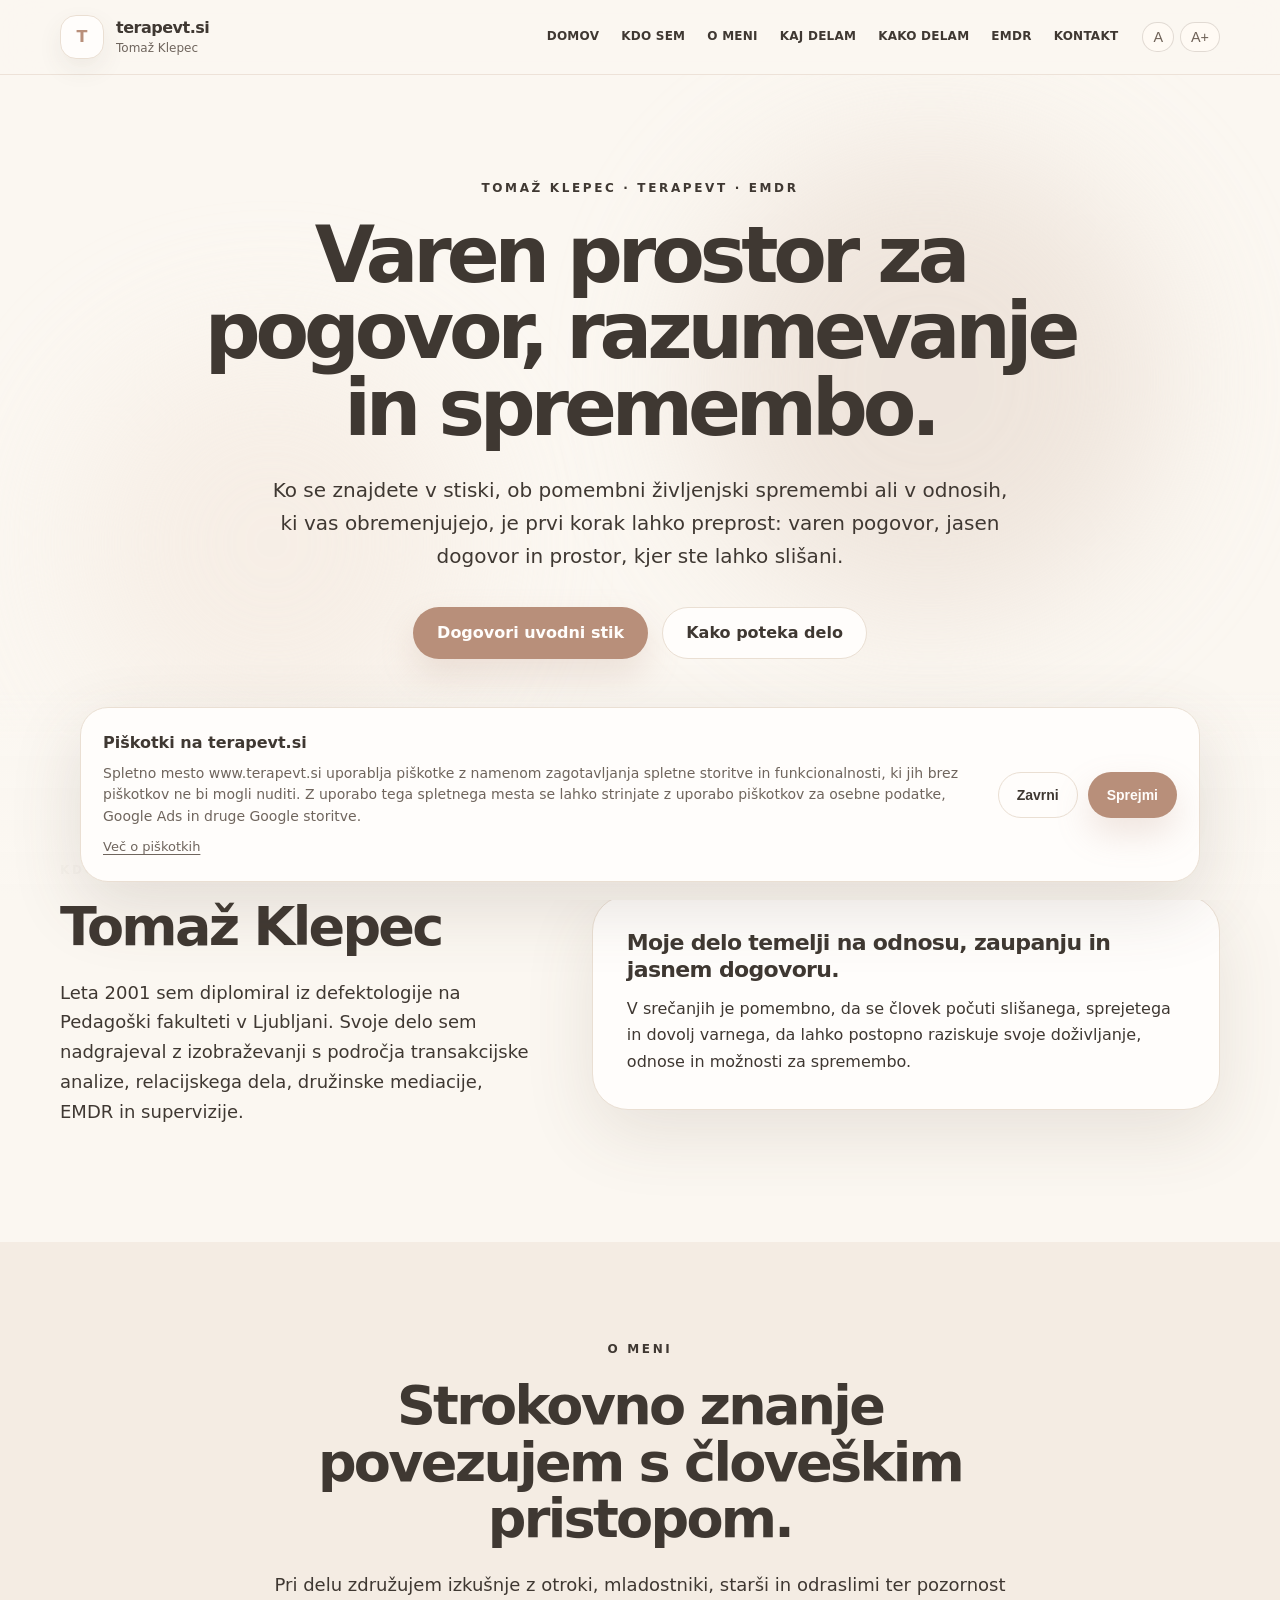
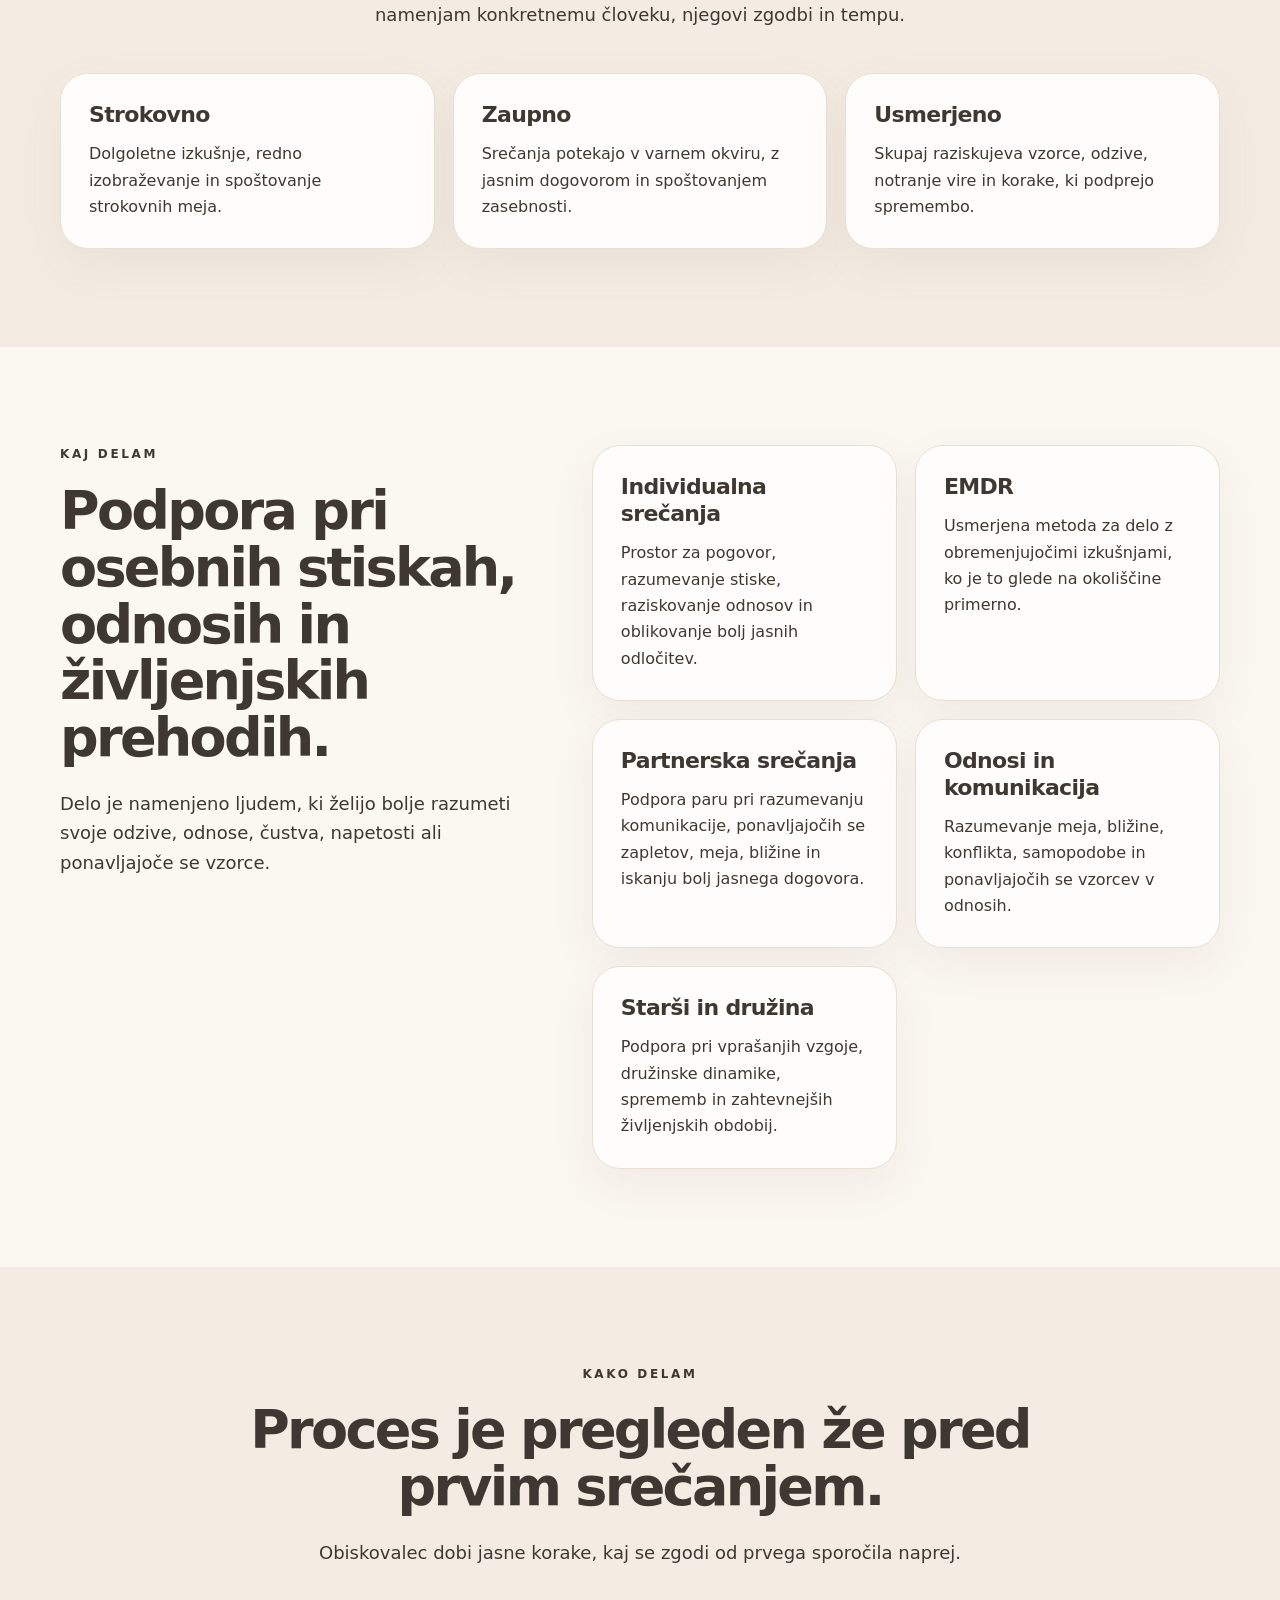
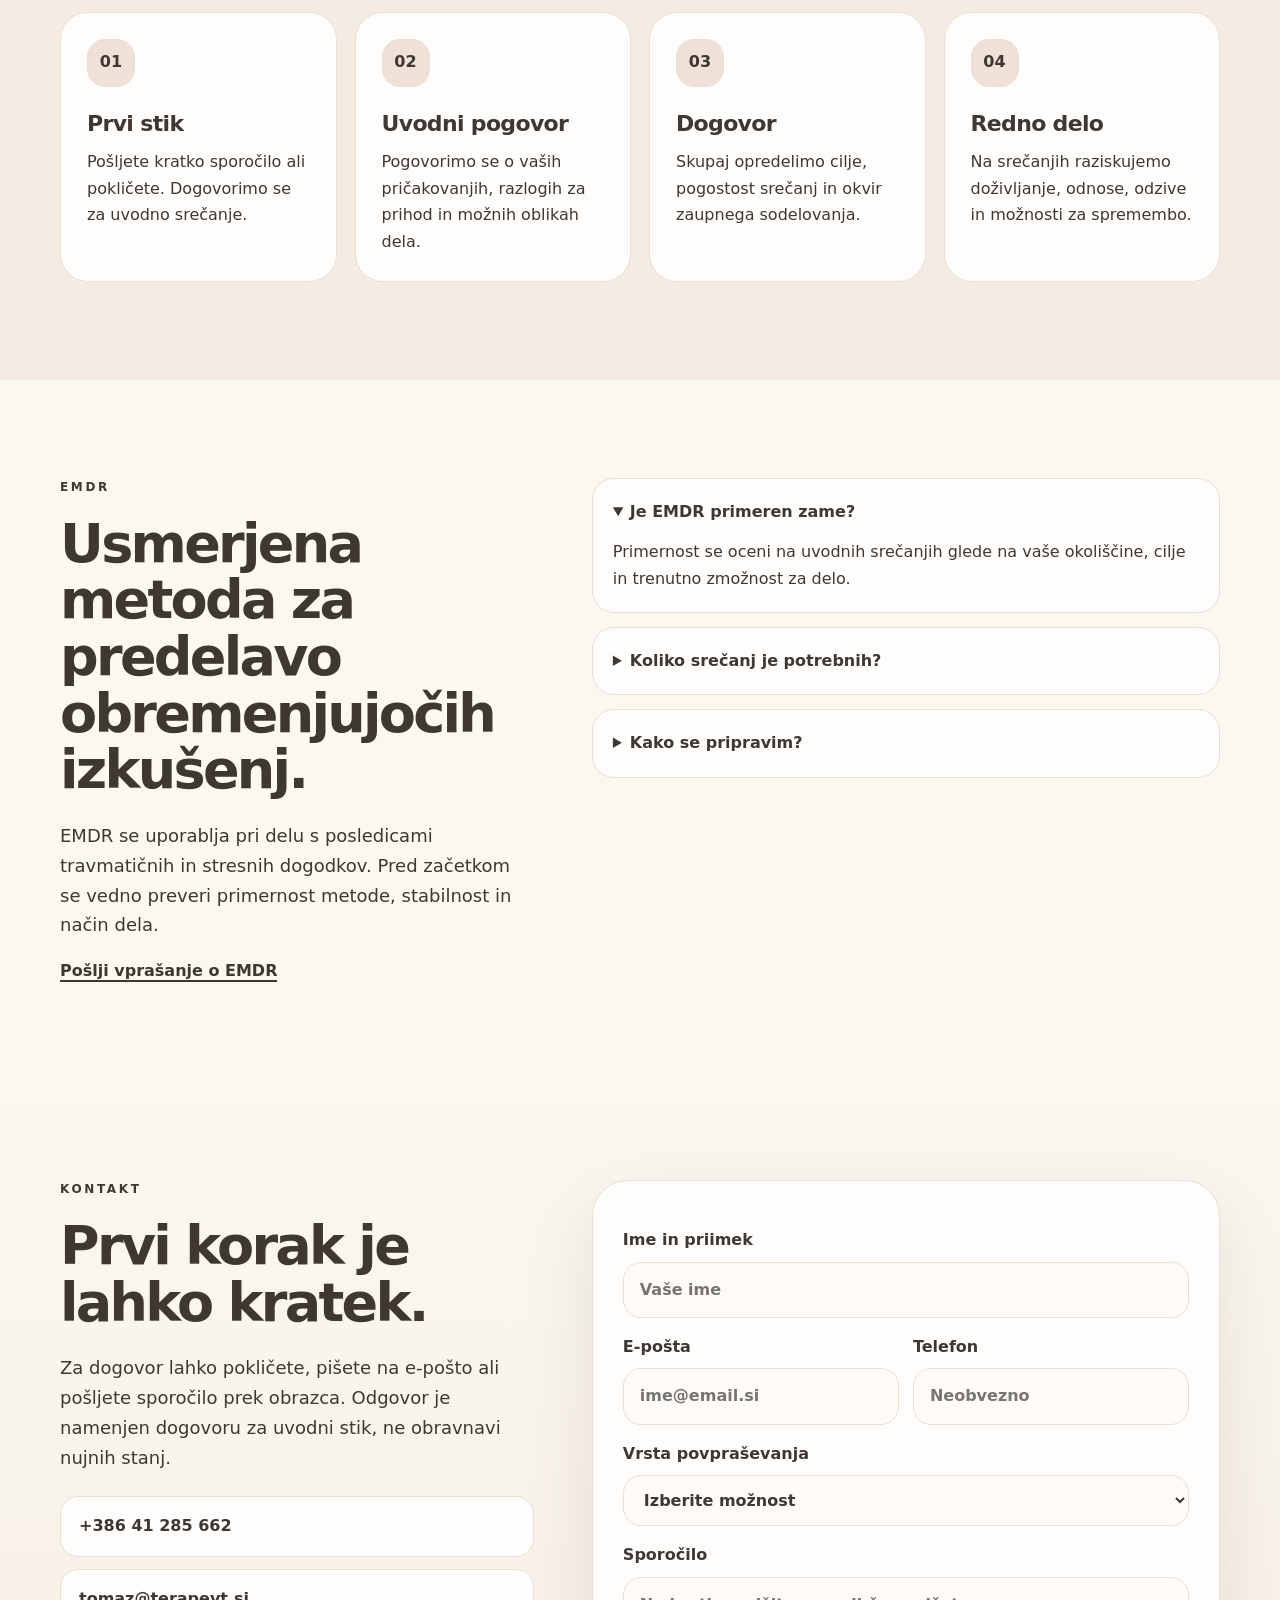
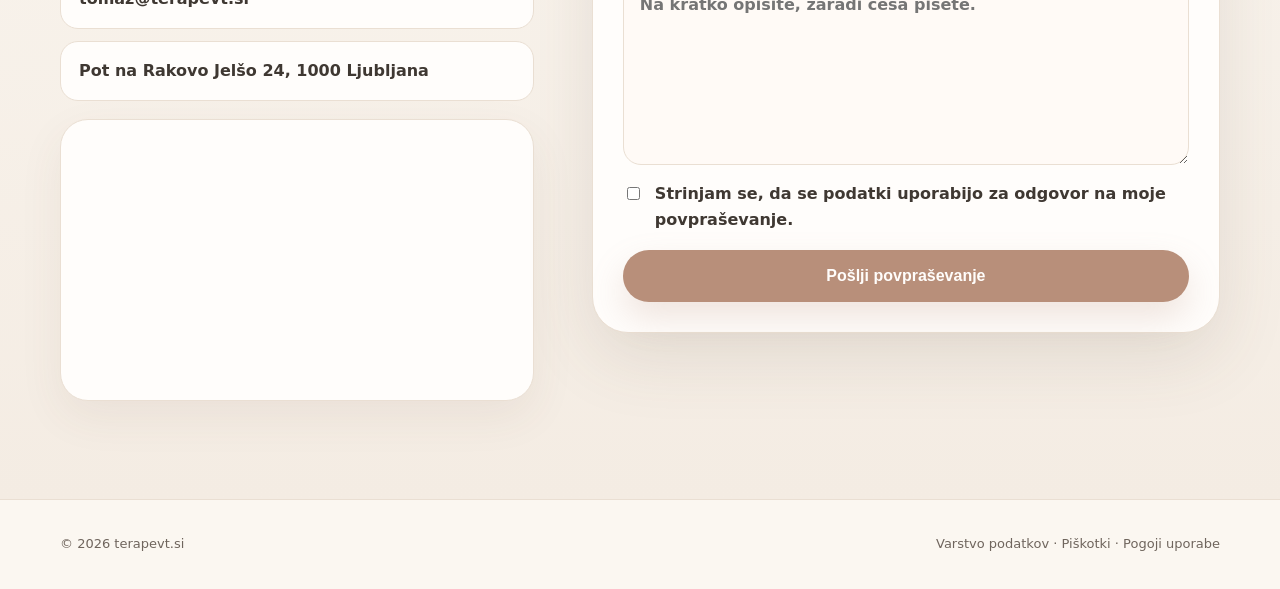
==== commit 7a4e74cb: "Merge branch 'main' of https://github.com/alesbobic/terapevt" ====
--- a/index.html
+++ b/index.html
@@ -31,7 +31,6 @@
       <a href="#kako-delam">KAKO DELAM</a>
       <a href="#emdr">EMDR</a>
       <a href="#kontakt">KONTAKT</a>
-      <!-- TOOL -->
       <div class="font-size-tools"> 
           <button type="button" id="fontDecrease" class="font-size-btn" title="Privzeta velikost">A</button>
           <button type="button" id="fontIncrease" class="font-size-btn" title="Povečaj pisavo">A+</button>
@@ -44,9 +43,9 @@
       <div class="hero-bg"></div>
       <div class="container hero-centered">
         <div class="hero-copy reveal">
-          <p class="eyebrow">Tomaž Klepec specializant psihoterapije transakcijske analize</p>
+          <p class="eyebrow">Tomaž Klepec · terapevt · EMDR</p>
           <h1>Varen prostor za pogovor, razumevanje in spremembo.</h1>
-          <p class="lead">Proces razumem kot soustvarjanje med klientom in terapevtom. V terapevtskem odnosu skupaj raziskujeva in ustvarjava prostor za razumevanje težav, iskanje novih možnosti ter podporo pri spremembah, ki jih klient želi doseči.</p>
+          <p class="lead">Ko se znajdete v stiski, ob pomembni življenjski spremembi ali v odnosih, ki vas obremenjujejo, je prvi korak lahko preprost: varen pogovor, jasen dogovor in prostor, kjer ste lahko slišani.</p>
           <div class="hero-actions">
             <a class="btn btn-primary" href="#kontakt">Dogovori uvodni stik</a>
             <a class="btn btn-soft" href="#kako-delam">Kako poteka delo</a>
@@ -59,12 +58,12 @@
       <div class="container two-col">
         <div class="section-intro reveal">
           <p class="eyebrow">Kdo sem</p>
-          <h2>Tomaž Klepec</h2><img src="assets/img/psihoterapevt-ljubljana.jpg" alt="Tomaž Klepec" style="max-width:220px;border-radius:16px;margin:20px 0;">
-         
+          <h2>Tomaž Klepec</h2>
+          <p>Leta 2001 sem diplomiral iz defektologije na Pedagoški fakulteti v Ljubljani. Svoje delo sem nadgrajeval z izobraževanji s področja transakcijske analize, relacijskega dela, družinske mediacije, EMDR in supervizije.</p>
         </div>
         <div class="intro-panel reveal">
           <h3>Moje delo temelji na odnosu, zaupanju in jasnem dogovoru.</h3>
-          <p>Leta 2001 sem diplomiral iz defektologije na Pedagoški fakulteti v Ljubljani. Svoje delo sem nadgrajeval z izobraževanji s področja transakcijske analize, relacijskega dela, družinske mediacije, EMDR in supervizije.</p>
+          <p>V srečanjih je pomembno, da se človek počuti slišanega, sprejetega in dovolj varnega, da lahko postopno raziskuje svoje doživljanje, odnose in možnosti za spremembo.</p>
         </div>
       </div>
     </section>
@@ -109,10 +108,10 @@
           <p>Obiskovalec dobi jasne korake, kaj se zgodi od prvega sporočila naprej.</p>
         </div>
         <div class="steps reveal">
-          <article><span>01</span><h3>Prvi stik</h3><p>Pošljite sporočilo po e-pošti, v katerem se dogovoriva za uvodni razgovor.</p></article>
-          <article><span>02</span><h3>Uvodni pogovor</h3><p>Na uvodnem srečanju skupaj raziskujeva vaše potrebe, pričakovanja in razloge za prihod v terapijo. Namen srečanja je, da se spoznava ter skupaj opredeliva okvir sodelovanja in možne cilje terapevtskega procesa.</p></article>
+          <article><span>01</span><h3>Prvi stik</h3><p>Pošljete kratko sporočilo ali pokličete. Dogovorimo se za uvodno srečanje.</p></article>
+          <article><span>02</span><h3>Uvodni pogovor</h3><p>Pogovorimo se o vaših pričakovanjih, razlogih za prihod in možnih oblikah dela.</p></article>
           <article><span>03</span><h3>Dogovor</h3><p>Skupaj opredelimo cilje, pogostost srečanj in okvir zaupnega sodelovanja.</p></article>
-          <article><span>04</span><h3>Redno delo</h3><p>Po uvodnem razgovoru se dogovoriva za nadaljnje sodelovanje. Terapevtski proces poteka skozi redna srečanja, pri katerih skupaj raziskujeva aktualne izzive, vzorce doživljanja in odnosov ter iščeva načine za doseganje dogovorjenih ciljev.</p></article>
+          <article><span>04</span><h3>Redno delo</h3><p>Na srečanjih raziskujemo doživljanje, odnose, odzive in možnosti za spremembo.</p></article>
         </div>
       </div>
     </section>
